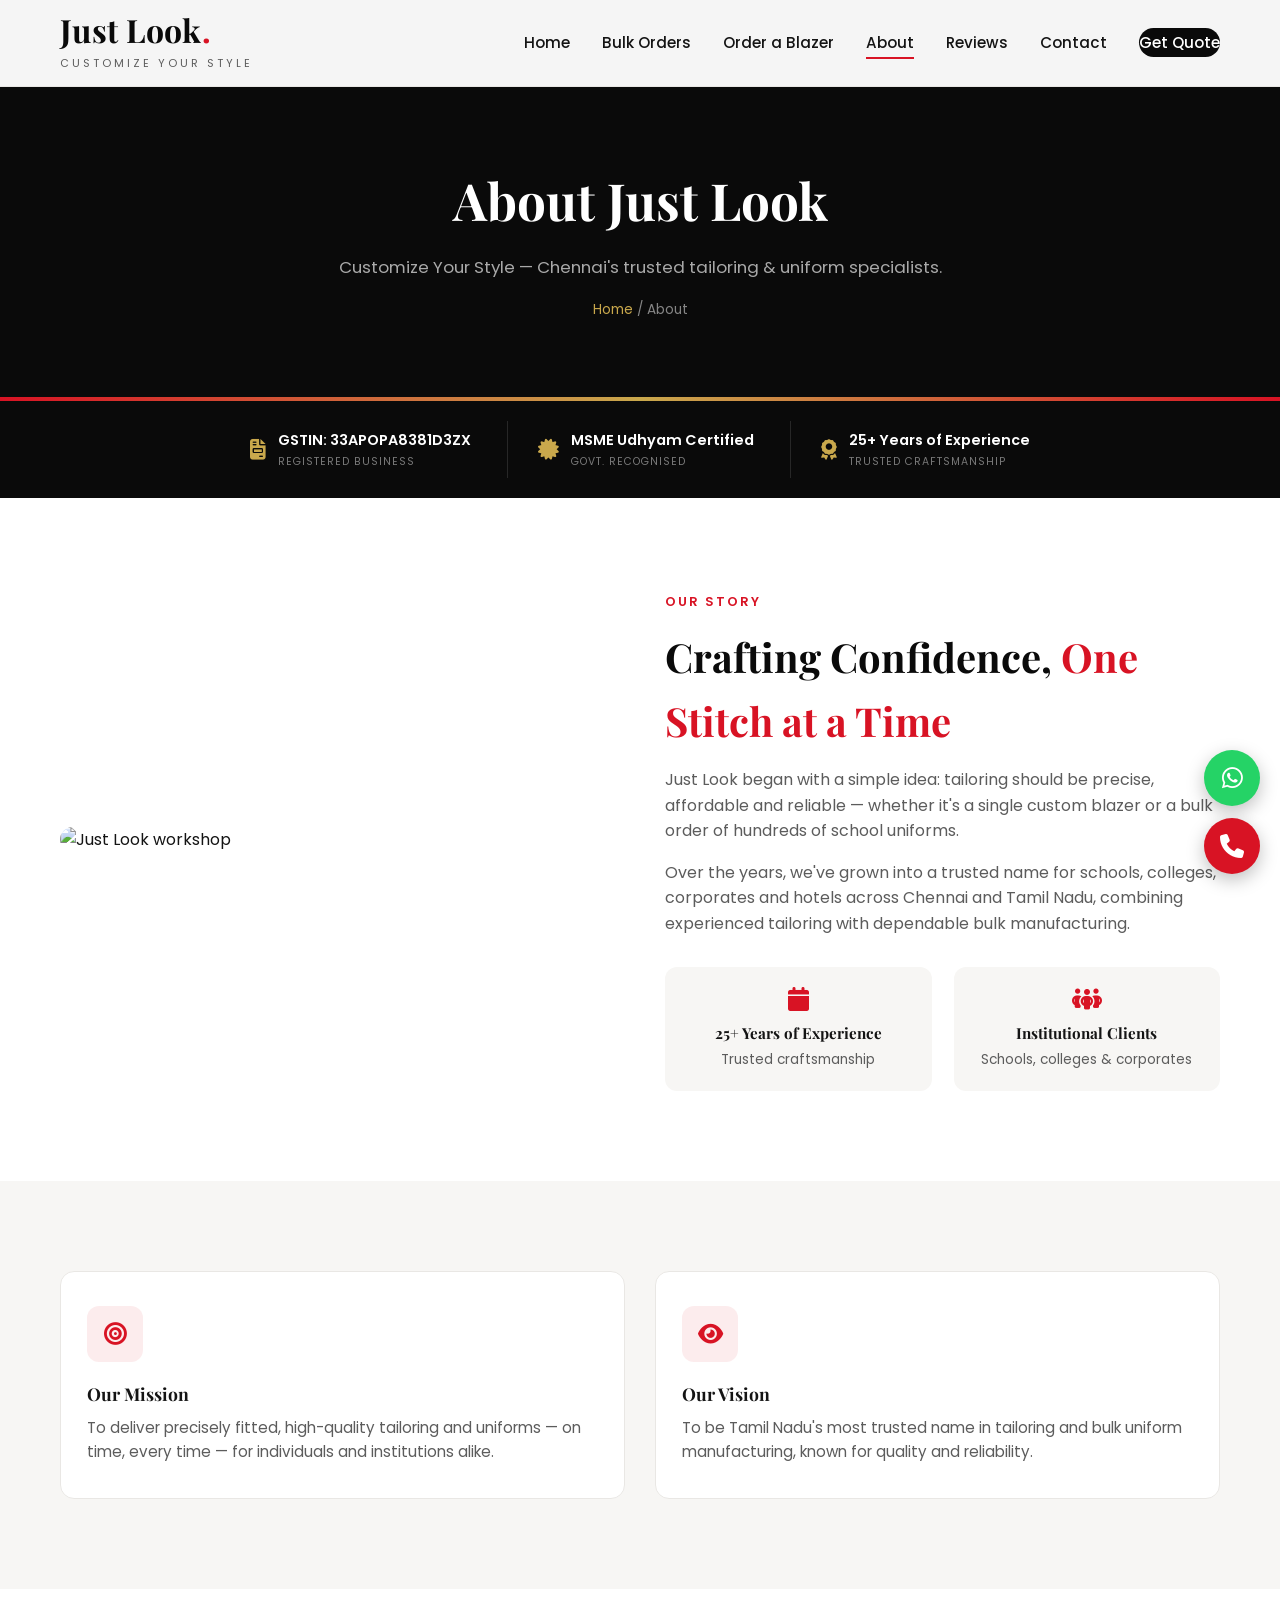
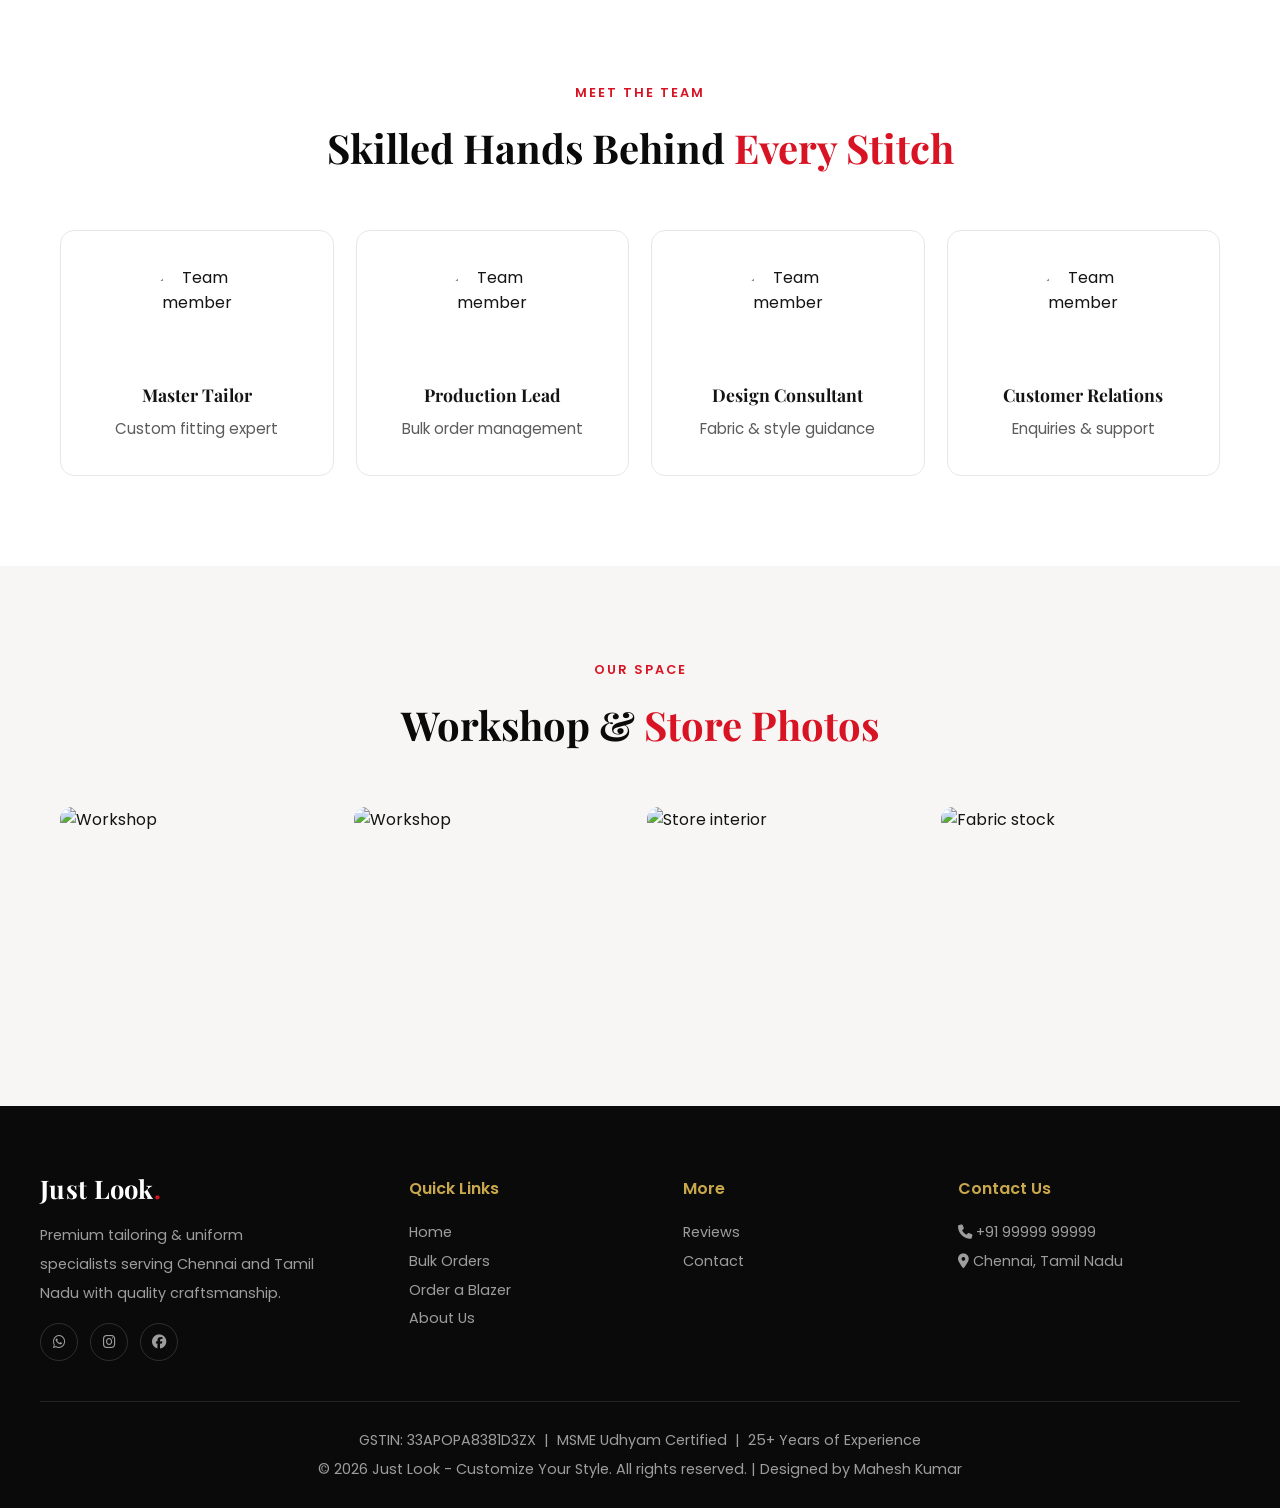
==== about.html @ acb9ccea "Add files via upload" ====
<!DOCTYPE html>
<html lang="en">
<head>
<meta charset="UTF-8">
<meta name="viewport" content="width=device-width, initial-scale=1.0">
<meta name="description" content="About Just Look - Customize Your Style. Our history, tailoring expertise and the team behind Chennai's trusted uniform & blazer specialists.">
<title>About Us | Just Look</title>
<link rel="stylesheet" href="https://cdnjs.cloudflare.com/ajax/libs/font-awesome/6.5.0/css/all.min.css">
<link href="https://fonts.googleapis.com/css2?family=Poppins:wght@300;400;500;600;700&family=Playfair+Display:wght@600;700&display=swap" rel="stylesheet">
<link href="https://unpkg.com/aos@2.3.1/dist/aos.css" rel="stylesheet">
<link rel="stylesheet" href="style.css">
</head>
<body>

<nav class="navbar">
  <div class="nav-container">
    <a href="index.html" class="logo"><div><span class="logo-text">Just Look<span>.</span></span><span class="logo-tag">Customize Your Style</span></div></a>
    <ul class="nav-links" id="navLinks">
      <li><a href="index.html">Home</a></li>
      <li><a href="bulk-orders.html">Bulk Orders</a></li>
      <li><a href="blazer-order.html">Order a Blazer</a></li>
      <li><a href="about.html" class="active">About</a></li>
      <li><a href="reviews.html">Reviews</a></li>
      <li><a href="contact.html">Contact</a></li>
      <li><a href="contact.html" class="nav-cta">Get Quote</a></li>
    </ul>
    <div class="hamburger" id="hamburger"><span></span><span></span><span></span></div>
  </div>
</nav>

<section class="page-hero">
  <h1>About Just Look</h1>
  <p>Customize Your Style — Chennai's trusted tailoring & uniform specialists.</p>
  <div class="breadcrumb"><a href="index.html">Home</a> / About</div>
</section>

<!-- TRUST STRIP -->
<div class="trust-strip">
  <div class="container">
    <div class="trust-item"><i class="fas fa-file-invoice"></i><div class="t-text"><span class="t-value">GSTIN: 33APOPA8381D3ZX</span><span class="t-label">Registered Business</span></div></div>
    <div class="trust-item"><i class="fas fa-certificate"></i><div class="t-text"><span class="t-value">MSME Udhyam Certified</span><span class="t-label">Govt. Recognised</span></div></div>
    <div class="trust-item"><i class="fas fa-award"></i><div class="t-text"><span class="t-value">25+ Years of Experience</span><span class="t-label">Trusted Craftsmanship</span></div></div>
  </div>
</div>

<section>
  <div class="container" style="display:grid; grid-template-columns:1fr 1fr; gap:50px; align-items:center;">
    <img src="https://placehold.co/650x500/141414/ffffff?text=Our+Workshop" alt="Just Look workshop" style="border-radius:18px;" data-aos="fade-right">
    <div data-aos="fade-left">
      <span class="eyebrow">Our Story</span>
      <h2 class="section-title">Crafting Confidence, <span>One Stitch at a Time</span></h2>
      <p style="color:var(--text-light); margin-bottom:16px;">Just Look began with a simple idea: tailoring should be precise, affordable and reliable — whether it's a single custom blazer or a bulk order of hundreds of school uniforms.</p>
      <p style="color:var(--text-light); margin-bottom:16px;">Over the years, we've grown into a trusted name for schools, colleges, corporates and hotels across Chennai and Tamil Nadu, combining experienced tailoring with dependable bulk manufacturing.</p>
      <div class="grid-4" style="grid-template-columns:repeat(2,1fr); margin-top:30px;">
        <div class="mini-card"><i class="fas fa-calendar"></i><h4>25+ Years of Experience</h4><p>Trusted craftsmanship</p></div>
        <div class="mini-card"><i class="fas fa-people-group"></i><h4>Institutional Clients</h4><p>Schools, colleges & corporates</p></div>
      </div>
    </div>
  </div>
</section>

<section class="bg-alt">
  <div class="container" style="display:grid; grid-template-columns:1fr 1fr; gap:30px;">
    <div class="feature-card" data-aos="fade-up">
      <div class="feature-icon"><i class="fas fa-bullseye"></i></div>
      <h3>Our Mission</h3>
      <p>To deliver precisely fitted, high-quality tailoring and uniforms — on time, every time — for individuals and institutions alike.</p>
    </div>
    <div class="feature-card" data-aos="fade-up" data-aos-delay="100">
      <div class="feature-icon"><i class="fas fa-eye"></i></div>
      <h3>Our Vision</h3>
      <p>To be Tamil Nadu's most trusted name in tailoring and bulk uniform manufacturing, known for quality and reliability.</p>
    </div>
  </div>
</section>

<section>
  <div class="container">
    <div class="section-head center">
      <span class="eyebrow">Meet the Team</span>
      <h2 class="section-title">Skilled Hands Behind <span>Every Stitch</span></h2>
    </div>
    <div class="grid-4">
      <div class="feature-card text-center" data-aos="fade-up">
        <img src="https://placehold.co/200x200/141414/ffffff?text=Team" alt="Team member" style="border-radius:50%; width:100px; height:100px; object-fit:cover; margin:0 auto 16px;">
        <h3>Master Tailor</h3>
        <p>Custom fitting expert</p>
      </div>
      <div class="feature-card text-center" data-aos="fade-up" data-aos-delay="100">
        <img src="https://placehold.co/200x200/141414/ffffff?text=Team" alt="Team member" style="border-radius:50%; width:100px; height:100px; object-fit:cover; margin:0 auto 16px;">
        <h3>Production Lead</h3>
        <p>Bulk order management</p>
      </div>
      <div class="feature-card text-center" data-aos="fade-up" data-aos-delay="200">
        <img src="https://placehold.co/200x200/141414/ffffff?text=Team" alt="Team member" style="border-radius:50%; width:100px; height:100px; object-fit:cover; margin:0 auto 16px;">
        <h3>Design Consultant</h3>
        <p>Fabric & style guidance</p>
      </div>
      <div class="feature-card text-center" data-aos="fade-up" data-aos-delay="300">
        <img src="https://placehold.co/200x200/141414/ffffff?text=Team" alt="Team member" style="border-radius:50%; width:100px; height:100px; object-fit:cover; margin:0 auto 16px;">
        <h3>Customer Relations</h3>
        <p>Enquiries & support</p>
      </div>
    </div>
  </div>
</section>

<section class="bg-alt">
  <div class="container">
    <div class="section-head center">
      <span class="eyebrow">Our Space</span>
      <h2 class="section-title">Workshop & <span>Store Photos</span></h2>
    </div>
    <div class="gallery-grid" data-aos="fade-up">
      <div class="gallery-item"><img src="https://placehold.co/400x300/141414/ffffff?text=Workshop+1" alt="Workshop"></div>
      <div class="gallery-item"><img src="https://placehold.co/400x300/141414/ffffff?text=Workshop+2" alt="Workshop"></div>
      <div class="gallery-item"><img src="https://placehold.co/400x300/141414/ffffff?text=Store+Interior" alt="Store interior"></div>
      <div class="gallery-item"><img src="https://placehold.co/400x300/141414/ffffff?text=Fabric+Stock" alt="Fabric stock"></div>
    </div>
  </div>
</section>

<footer class="footer">
  <div class="footer-grid">
    <div class="footer-brand">
      <span class="logo-text">Just Look<span style="color:var(--accent);">.</span></span>
      <p>Premium tailoring & uniform specialists serving Chennai and Tamil Nadu with quality craftsmanship.</p>
      <div class="social-links">
        <a href="#" data-wa-generic target="_blank"><i class="fab fa-whatsapp"></i></a>
        <a href="#" target="_blank"><i class="fab fa-instagram"></i></a>
        <a href="#" target="_blank"><i class="fab fa-facebook"></i></a>
      </div>
    </div>
    <div class="footer-links">
      <h4>Quick Links</h4>
      <ul><li><a href="index.html">Home</a></li><li><a href="bulk-orders.html">Bulk Orders</a></li><li><a href="blazer-order.html">Order a Blazer</a></li><li><a href="about.html">About Us</a></li></ul>
    </div>
    <div class="footer-links">
      <h4>More</h4>
      <ul><li><a href="reviews.html">Reviews</a></li><li><a href="contact.html">Contact</a></li></ul>
    </div>
    <div class="footer-contact">
      <h4>Contact Us</h4>
      <p><i class="fas fa-phone"></i> +91 99999 99999</p>
      <p><i class="fas fa-map-marker-alt"></i> Chennai, Tamil Nadu</p>
    </div>
  </div>
  <div class="footer-bottom">
    <p>GSTIN: 33APOPA8381D3ZX &nbsp;|&nbsp; MSME Udhyam Certified &nbsp;|&nbsp; 25+ Years of Experience</p>
    <p>&copy; 2026 Just Look - Customize Your Style. All rights reserved. | Designed by Mahesh Kumar</p>
  </div>
</footer>

<div class="floating-buttons">
  <a href="#" data-wa-generic class="float-btn whatsapp-btn" target="_blank" title="WhatsApp"><i class="fab fa-whatsapp"></i></a>
  <a href="#" data-call class="float-btn call-btn" title="Call Now"><i class="fas fa-phone"></i></a>
</div>

<script src="https://unpkg.com/aos@2.3.1/dist/aos.js"></script>
<script>AOS.init({ duration: 800, once: true });</script>
<script src="script.js"></script>
</body>
</html>
---- style.css ----
/* ============================================
   JUST LOOK - CUSTOMIZE YOUR STYLE
   Shared stylesheet — white / black / red theme
   ============================================ */

* { margin: 0; padding: 0; box-sizing: border-box; }

:root {
  --bg: #ffffff;
  --bg-alt: #f7f6f4;
  --dark: #0a0a0a;
  --dark-soft: #161616;
  --accent: #d81324;
  --accent-dark: #a30d1b;
  --text: #141414;
  --text-light: #5c5c5c;
  --border: #e9e7e4;
  --card-bg: #ffffff;
  --gold: #c9a84c;
}

html { scroll-behavior: smooth; }

body {
  font-family: 'Poppins', sans-serif;
  background: var(--bg);
  color: var(--text);
  overflow-x: hidden;
  line-height: 1.6;
}

h1, h2, h3, h4 { font-family: 'Playfair Display', serif; }

.container { max-width: 1200px; margin: 0 auto; padding: 0 20px; }
section { padding: 90px 20px; }

img { max-width: 100%; display: block; }

a { text-decoration: none; color: inherit; }

::selection { background: var(--accent); color: #fff; }

/* ---------- Buttons ---------- */
.btn-primary, .btn-outline, .btn-dark {
  display: inline-flex;
  align-items: center;
  gap: 10px;
  padding: 15px 34px;
  border-radius: 50px;
  font-weight: 600;
  font-size: 0.98rem;
  cursor: pointer;
  transition: 0.3s;
  border: 2px solid transparent;
}
.btn-primary { background: var(--accent); color: #fff; }
.btn-primary:hover { background: var(--accent-dark); transform: translateY(-2px); box-shadow: 0 10px 25px rgba(216,19,36,0.35); }
.btn-outline { background: transparent; border-color: #fff; color: #fff; }
.btn-outline:hover { background: #fff; color: var(--dark); }
.btn-dark { background: var(--dark); color: #fff; }
.btn-dark:hover { background: var(--accent); transform: translateY(-2px); }

/* ---------- Navbar ---------- */
.navbar {
  position: fixed;
  top: 0; left: 0; right: 0;
  background: rgba(255,255,255,0.96);
  backdrop-filter: blur(10px);
  z-index: 1000;
  padding: 14px 0;
  border-bottom: 1px solid var(--border);
  transition: 0.3s;
}
.nav-container {
  max-width: 1200px;
  margin: 0 auto;
  padding: 0 20px;
  display: flex;
  align-items: center;
  justify-content: space-between;
}
.logo { display: flex; align-items: center; gap: 10px; }
.logo-text {
  font-family: 'Playfair Display', serif;
  font-size: 2rem;
  font-weight: 700;
  color: var(--dark);
  letter-spacing: 0.3px;
  line-height: 1;
}
.logo-text span { color: var(--accent); }
.logo-tag { font-size: 0.68rem; letter-spacing: 3px; text-transform: uppercase; color: var(--text-light); display: block; margin-top: 4px; }

.nav-links { display: flex; list-style: none; gap: 32px; align-items: center; }
.nav-links a {
  color: var(--text);
  font-weight: 500;
  font-size: 0.95rem;
  position: relative;
  padding: 4px 0;
}
.nav-links a::after {
  content: ''; position: absolute; left: 0; bottom: -2px; width: 0; height: 2px;
  background: var(--accent); transition: 0.3s;
}
.nav-links a:hover::after, .nav-links a.active::after { width: 100%; }
.nav-links a:hover { color: var(--accent); }
.nav-cta {
  background: var(--dark); color: #fff !important; padding: 10px 22px; border-radius: 50px;
  font-weight: 600;
}
.nav-cta:hover { background: var(--accent) !important; }

.hamburger { display: none; flex-direction: column; gap: 5px; cursor: pointer; z-index: 1001; }
.hamburger span { width: 26px; height: 2px; background: var(--dark); transition: 0.3s; }
.hamburger.active span:nth-child(1) { transform: translateY(7px) rotate(45deg); }
.hamburger.active span:nth-child(2) { opacity: 0; }
.hamburger.active span:nth-child(3) { transform: translateY(-7px) rotate(-45deg); }

@media (max-width: 480px) {
  .logo-text { font-size: 1.5rem; }
}

@media (max-width: 860px) {
  .hamburger { display: flex; }
  .nav-links {
    display: none;
    position: fixed;
    top: 64px; left: 0; right: 0; bottom: 0;
    background: #fff;
    flex-direction: column;
    padding: 30px 20px;
    gap: 22px;
    overflow-y: auto;
  }
  .nav-links.active { display: flex; }
  .nav-cta { text-align: center; }
}

/* ---------- Page Hero (interior pages) ---------- */
.page-hero {
  background: var(--dark);
  color: #fff;
  padding: 160px 20px 80px;
  text-align: center;
  position: relative;
  overflow: hidden;
}
.page-hero::after {
  content: ''; position: absolute; bottom: 0; left: 0; right: 0; height: 4px;
  background: linear-gradient(90deg, var(--accent), var(--gold), var(--accent));
}
.page-hero h1 { font-size: clamp(2.2rem, 5vw, 3.2rem); margin-bottom: 12px; }
.page-hero p { color: rgba(255,255,255,0.65); font-size: 1.05rem; }
.breadcrumb { margin-top: 18px; font-size: 0.85rem; color: rgba(255,255,255,0.5); }
.breadcrumb a { color: var(--gold); }

/* ---------- Section headers ---------- */
.eyebrow {
  display: inline-block; color: var(--accent); font-weight: 600; letter-spacing: 2px;
  text-transform: uppercase; font-size: 0.8rem; margin-bottom: 12px;
}
.section-title { font-size: clamp(1.8rem, 4vw, 2.5rem); font-weight: 700; margin-bottom: 14px; color: var(--dark); }
.section-title span { color: var(--accent); }
.section-subtitle { color: var(--text-light); font-size: 1.05rem; max-width: 620px; }
.section-head { margin-bottom: 50px; }
.section-head.center { text-align: center; margin-left: auto; margin-right: auto; }
.section-head.center .section-subtitle { margin-left: auto; margin-right: auto; }

.bg-alt { background: var(--bg-alt); }
.bg-dark { background: var(--dark); color: #fff; }
.bg-dark .section-title { color: #fff; }
.bg-dark .section-subtitle { color: rgba(255,255,255,0.6); }

/* ---------- Cards / Grids ---------- */
.grid-3 { display: grid; grid-template-columns: repeat(auto-fit, minmax(260px, 1fr)); gap: 26px; }
.grid-4 { display: grid; grid-template-columns: repeat(auto-fit, minmax(230px, 1fr)); gap: 22px; }

.feature-card {
  background: var(--card-bg);
  border: 1px solid var(--border);
  border-radius: 14px;
  padding: 34px 26px;
  transition: 0.3s;
}
.feature-card:hover { border-color: var(--accent); transform: translateY(-6px); box-shadow: 0 18px 40px rgba(0,0,0,0.08); }
.feature-icon {
  width: 56px; height: 56px; border-radius: 12px;
  background: rgba(216,19,36,0.08); color: var(--accent);
  display: flex; align-items: center; justify-content: center; font-size: 1.4rem; margin-bottom: 18px;
}
.feature-card h3 { font-size: 1.1rem; margin-bottom: 8px; }
.feature-card p { color: var(--text-light); font-size: 0.95rem; }

.product-card {
  background: #fff; border-radius: 16px; overflow: hidden; border: 1px solid var(--border);
  transition: 0.35s;
}
.product-card:hover { transform: translateY(-6px); box-shadow: 0 20px 45px rgba(0,0,0,0.1); }
.product-card img { height: 230px; width: 100%; object-fit: cover; }
.product-card .product-body { padding: 20px; }
.product-card h3 { font-size: 1.1rem; margin-bottom: 6px; }
.product-card p { color: var(--text-light); font-size: 0.9rem; margin-bottom: 16px; }
.product-card .wa-btn {
  display: inline-flex; align-items: center; gap: 8px; color: var(--accent); font-weight: 600; font-size: 0.92rem;
}
.product-card .wa-btn:hover { text-decoration: underline; }

/* ---------- Gallery / Lightbox ---------- */
.gallery-grid { display: grid; grid-template-columns: repeat(auto-fill, minmax(230px, 1fr)); gap: 14px; }
.gallery-item { border-radius: 12px; overflow: hidden; cursor: pointer; position: relative; aspect-ratio: 4/3; }
.gallery-item img { width: 100%; height: 100%; object-fit: cover; transition: 0.4s; }
.gallery-item:hover img { transform: scale(1.08); }
.gallery-item::after {
  content: '\f00e'; font-family: 'Font Awesome 6 Free'; font-weight: 900;
  position: absolute; inset: 0; background: rgba(10,10,10,0.45); color: #fff;
  display: flex; align-items: center; justify-content: center; font-size: 1.4rem;
  opacity: 0; transition: 0.3s;
}
.gallery-item:hover::after { opacity: 1; }

.lightbox {
  position: fixed; inset: 0; background: rgba(10,10,10,0.94); z-index: 3000;
  display: none; align-items: center; justify-content: center; padding: 30px;
}
.lightbox.active { display: flex; }
.lightbox img { max-width: 90vw; max-height: 85vh; border-radius: 8px; }
.lightbox-close {
  position: absolute; top: 24px; right: 30px; color: #fff; font-size: 2rem; cursor: pointer;
}

/* ---------- Reviews ---------- */
.rating-banner {
  display: flex; align-items: center; justify-content: center; gap: 30px; flex-wrap: wrap;
  margin-bottom: 44px;
}
.rating-score { text-align: center; }
.rating-score .num { font-size: 3rem; font-weight: 700; color: var(--dark); font-family: 'Playfair Display', serif; }
.rating-score .stars { color: var(--gold); font-size: 1.2rem; margin: 4px 0; }
.rating-score .count { color: var(--text-light); font-size: 0.9rem; }

.review-card {
  background: var(--card-bg); border: 1px solid var(--border); border-radius: 14px; padding: 26px;
}
.review-card .stars { color: var(--gold); margin-bottom: 12px; }
.review-card p { color: var(--text-light); font-size: 0.95rem; margin-bottom: 16px; }
.review-author { display: flex; align-items: center; gap: 12px; }
.review-avatar {
  width: 42px; height: 42px; border-radius: 50%; background: var(--dark); color: #fff;
  display: flex; align-items: center; justify-content: center; font-weight: 600; font-family: 'Playfair Display', serif;
}
.review-author h4 { font-size: 0.92rem; }
.review-author span { font-size: 0.8rem; color: var(--text-light); }

/* ---------- Bulk Orders ---------- */
.bulk-banner {
  background: var(--dark); color: #fff; border-radius: 20px; padding: 60px 40px;
  display: grid; grid-template-columns: 1.2fr 1fr; gap: 40px; align-items: center; overflow: hidden; position: relative;
}
.bulk-banner::before {
  content: ''; position: absolute; top: -60px; right: -60px; width: 220px; height: 220px;
  background: var(--accent); border-radius: 50%; opacity: 0.15;
}
.bulk-banner h2 { font-size: 2rem; margin-bottom: 14px; }
.bulk-banner p { color: rgba(255,255,255,0.65); margin-bottom: 24px; }
.bulk-tags { display: flex; flex-wrap: wrap; gap: 10px; }
.bulk-tags span {
  border: 1px solid rgba(255,255,255,0.2); padding: 8px 16px; border-radius: 50px; font-size: 0.85rem;
}
@media (max-width: 760px) { .bulk-banner { grid-template-columns: 1fr; } }

.mini-card { background: var(--bg-alt); border-radius: 12px; padding: 20px; text-align: center; }
.mini-card i { color: var(--accent); font-size: 1.5rem; margin-bottom: 10px; }
.mini-card h4 { font-size: 0.95rem; margin-bottom: 4px; }
.mini-card p { font-size: 0.85rem; color: var(--text-light); }

/* ---------- FAQ ---------- */
.faq-item { border-bottom: 1px solid var(--border); padding: 20px 0; cursor: pointer; }
.faq-question { display: flex; justify-content: space-between; align-items: center; font-weight: 600; }
.faq-question i { transition: 0.3s; color: var(--accent); }
.faq-item.active .faq-question i { transform: rotate(45deg); }
.faq-answer { max-height: 0; overflow: hidden; transition: 0.3s; color: var(--text-light); font-size: 0.95rem; }
.faq-item.active .faq-answer { max-height: 300px; padding-top: 14px; }

/* ---------- Forms ---------- */
.form-box {
  background: var(--card-bg); border: 1px solid var(--border); border-radius: 16px; padding: 34px;
}
.form-row { display: grid; grid-template-columns: 1fr 1fr; gap: 16px; }
@media (max-width: 600px) { .form-row { grid-template-columns: 1fr; } }
.form-box input, .form-box select, .form-box textarea {
  width: 100%; padding: 14px 16px; border: 1px solid var(--border); border-radius: 10px;
  font-family: 'Poppins', sans-serif; font-size: 0.95rem; margin-bottom: 16px; background: #fff; color: var(--text);
}
.form-box input:focus, .form-box select:focus, .form-box textarea:focus { outline: none; border-color: var(--accent); }
.form-box label { font-size: 0.85rem; font-weight: 600; margin-bottom: 6px; display: block; color: var(--text-light); }

/* ---------- Blazer Order Builder ---------- */
.blazer-layout { display: grid; grid-template-columns: 1fr 1fr; gap: 50px; align-items: start; }
@media (max-width: 860px) { .blazer-layout { grid-template-columns: 1fr; } }
.blazer-preview { border-radius: 18px; overflow: hidden; border: 1px solid var(--border); position: sticky; top: 100px; }
.blazer-preview img { width: 100%; height: 480px; object-fit: cover; }
.color-options { display: flex; gap: 14px; margin-bottom: 24px; }
.color-swatch {
  width: 42px; height: 42px; border-radius: 50%; cursor: pointer; border: 3px solid transparent;
  display: flex; align-items: center; justify-content: center; transition: 0.2s;
}
.color-swatch.active { border-color: var(--accent); transform: scale(1.1); }
.size-options { display: flex; flex-wrap: wrap; gap: 10px; margin-bottom: 24px; }
.size-chip {
  padding: 10px 18px; border: 1px solid var(--border); border-radius: 8px; cursor: pointer; font-weight: 600; font-size: 0.9rem;
}
.size-chip.active { background: var(--dark); color: #fff; border-color: var(--dark); }
.qty-control { display: flex; align-items: center; gap: 14px; margin-bottom: 24px; }
.qty-control button {
  width: 40px; height: 40px; border-radius: 8px; border: 1px solid var(--border); background: #fff; font-size: 1.1rem; cursor: pointer;
}
.qty-control span { font-weight: 700; font-size: 1.1rem; width: 24px; text-align: center; }
.order-summary { background: var(--bg-alt); border-radius: 12px; padding: 18px 20px; margin-bottom: 20px; font-size: 0.92rem; }
.order-summary strong { color: var(--accent); }

/* ---------- Location / Map ---------- */
.map-wrap { border-radius: 16px; overflow: hidden; border: 1px solid var(--border); }
.map-wrap iframe { width: 100%; height: 380px; border: 0; display: block; }
.info-row { display: flex; align-items: flex-start; gap: 14px; margin-bottom: 18px; }
.info-row i { color: var(--accent); font-size: 1.2rem; margin-top: 3px; width: 22px; }
.info-row h4 { font-size: 0.95rem; margin-bottom: 3px; }
.info-row p { color: var(--text-light); font-size: 0.9rem; }

/* ---------- Footer ---------- */
.footer { background: var(--dark); color: #fff; padding: 70px 20px 24px; }
.footer-grid { display: grid; grid-template-columns: 1.4fr 1fr 1fr 1.2fr; gap: 40px; max-width: 1200px; margin: 0 auto 40px; }
@media (max-width: 760px) { .footer-grid { grid-template-columns: 1fr 1fr; } }
.footer h4 { color: var(--gold); margin-bottom: 16px; font-size: 1rem; font-family: 'Poppins', sans-serif; font-weight: 600; }
.footer p, .footer li, .footer a { color: rgba(255,255,255,0.6); font-size: 0.9rem; line-height: 2; }
.footer ul { list-style: none; }
.footer a:hover { color: var(--accent); }
.footer-brand .logo-text { color: #fff; font-size: 1.6rem; }
.footer-brand p { margin-top: 14px; max-width: 280px; }
.social-links { display: flex; gap: 12px; margin-top: 16px; }
.social-links a {
  width: 38px; height: 38px; border: 1px solid rgba(255,255,255,0.15); border-radius: 50%;
  display: flex; align-items: center; justify-content: center; transition: 0.3s;
}
.social-links a:hover { border-color: var(--accent); background: var(--accent); color: #fff; }
.footer-bottom {
  text-align: center; padding-top: 24px; border-top: 1px solid rgba(255,255,255,0.1);
  color: rgba(255,255,255,0.4); font-size: 0.82rem; max-width: 1200px; margin: 0 auto;
}

/* ---------- Floating buttons ---------- */
.floating-buttons { position: fixed; bottom: 26px; right: 20px; display: flex; flex-direction: column; gap: 12px; z-index: 999; }
.float-btn {
  width: 56px; height: 56px; border-radius: 50%; display: flex; align-items: center; justify-content: center;
  font-size: 1.5rem; color: #fff; box-shadow: 0 6px 18px rgba(0,0,0,0.25); transition: 0.3s;
}
.float-btn:hover { transform: scale(1.1); }
.whatsapp-btn { background: #25d366; animation: pulse 2s infinite; }
.call-btn { background: var(--accent); }
@keyframes pulse { 0%,100%{box-shadow:0 6px 18px rgba(0,0,0,0.25);} 50%{box-shadow:0 6px 26px rgba(37,211,102,0.55);} }

/* ---------- Trust Strip (GSTIN / MSME / Experience) ---------- */
.trust-strip { background: var(--dark); padding: 20px 20px; }
.trust-strip .container { display: flex; flex-wrap: wrap; justify-content: center; gap: 6px; }
.trust-item {
  display: flex; align-items: center; gap: 12px; padding: 8px 30px;
  border-left: 1px solid rgba(255,255,255,0.12);
}
.trust-item:first-child { border-left: none; }
.trust-item i { color: var(--gold); font-size: 1.3rem; flex-shrink: 0; }
.trust-item .t-text { display: flex; flex-direction: column; }
.trust-item .t-value { color: #fff; font-weight: 600; font-size: 0.9rem; }
.trust-item .t-label { color: rgba(255,255,255,0.45); font-size: 0.66rem; text-transform: uppercase; letter-spacing: 1px; margin-top: 2px; }
@media (max-width: 760px) {
  .trust-item { border-left: none; padding: 8px 16px; }
}

/* ---------- Fabric Brands ---------- */
.brand-grid { display: grid; grid-template-columns: repeat(auto-fit, minmax(160px, 1fr)); gap: 18px; }
.brand-chip {
  background: #fff; border: 1px solid var(--border); border-radius: 12px;
  padding: 28px 16px; text-align: center; transition: 0.3s;
}
.brand-chip:hover { border-color: var(--accent); transform: translateY(-5px); box-shadow: 0 16px 34px rgba(0,0,0,0.08); }
.brand-chip .b-name { display: block; font-family: 'Playfair Display', serif; font-weight: 700; font-size: 1.08rem; color: var(--dark); }
.brand-chip .b-tag { display: block; font-size: 0.72rem; color: var(--text-light); margin-top: 6px; letter-spacing: 0.3px; }

/* ---------- Utility ---------- */
.text-center { text-align: center; }
.mt-30 { margin-top: 30px; }
.badge { display: inline-block; background: rgba(216,19,36,0.08); color: var(--accent); padding: 6px 14px; border-radius: 50px; font-size: 0.78rem; font-weight: 600; }
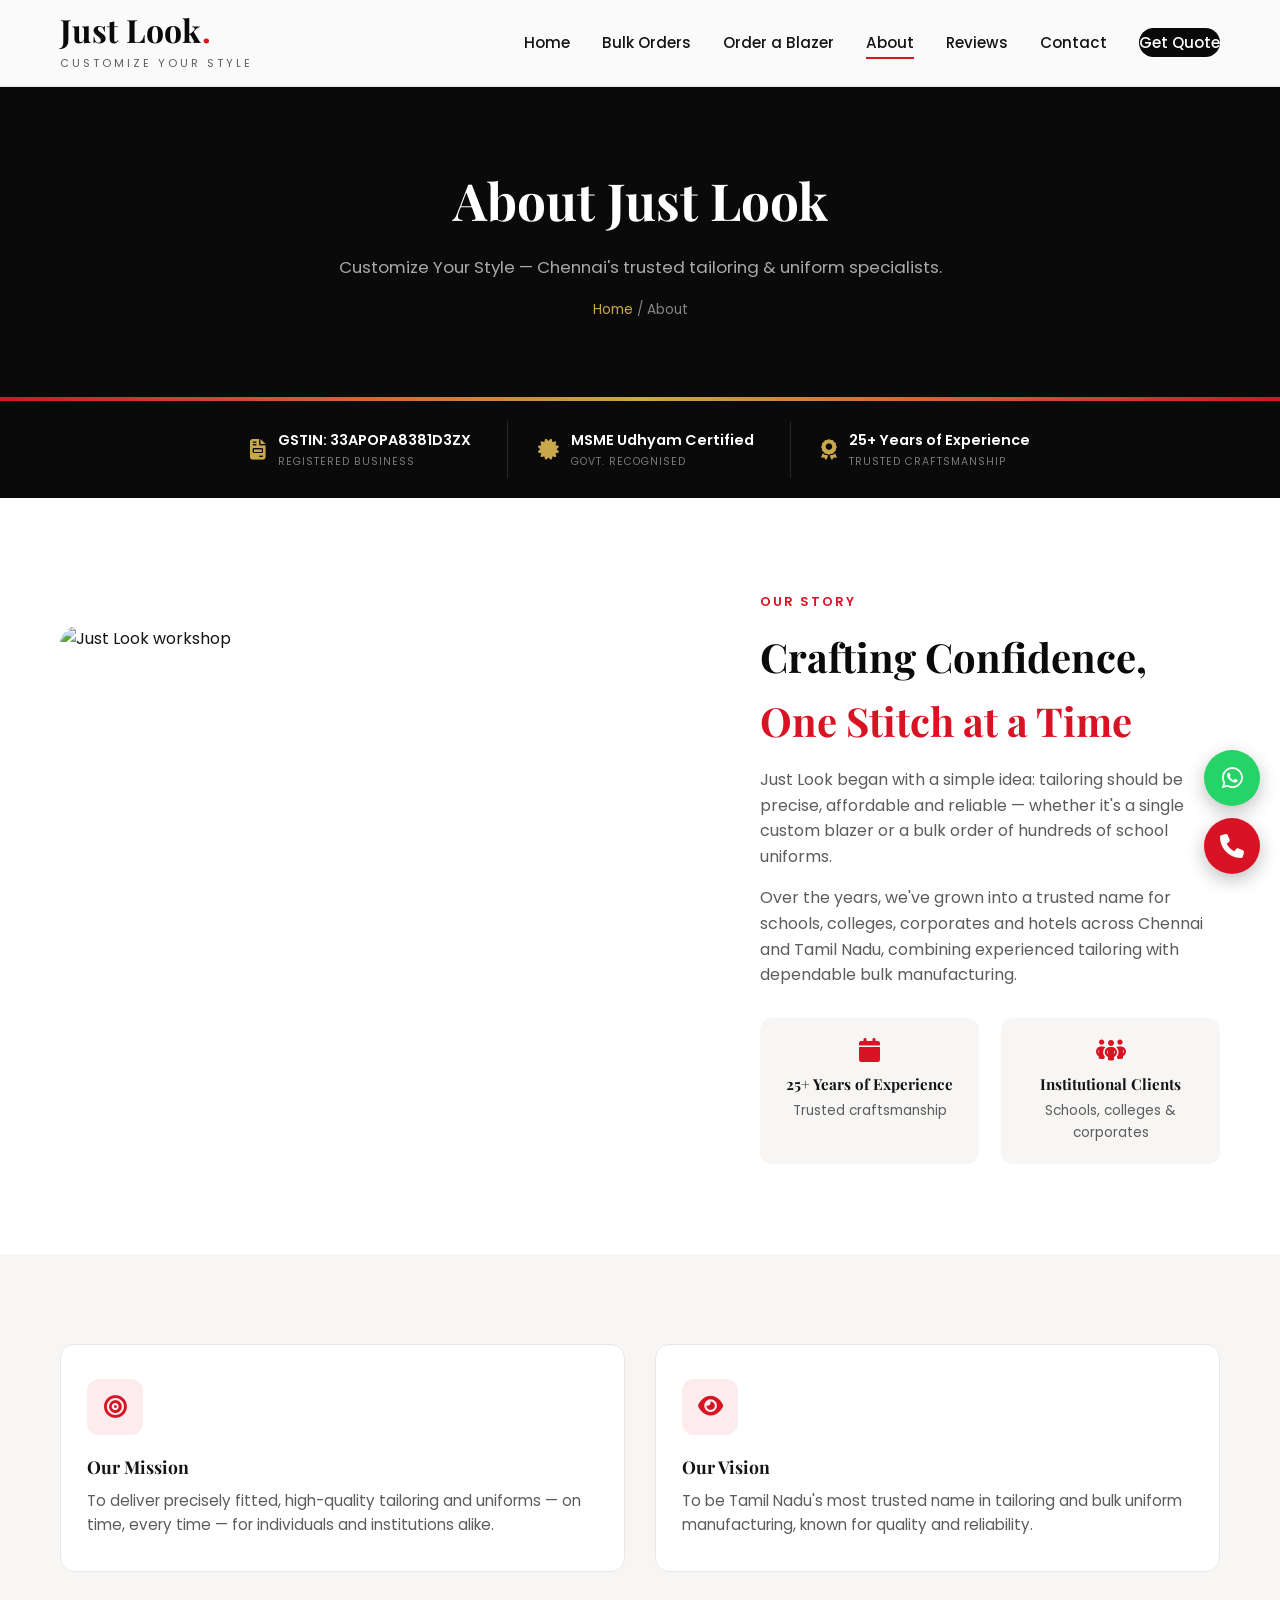
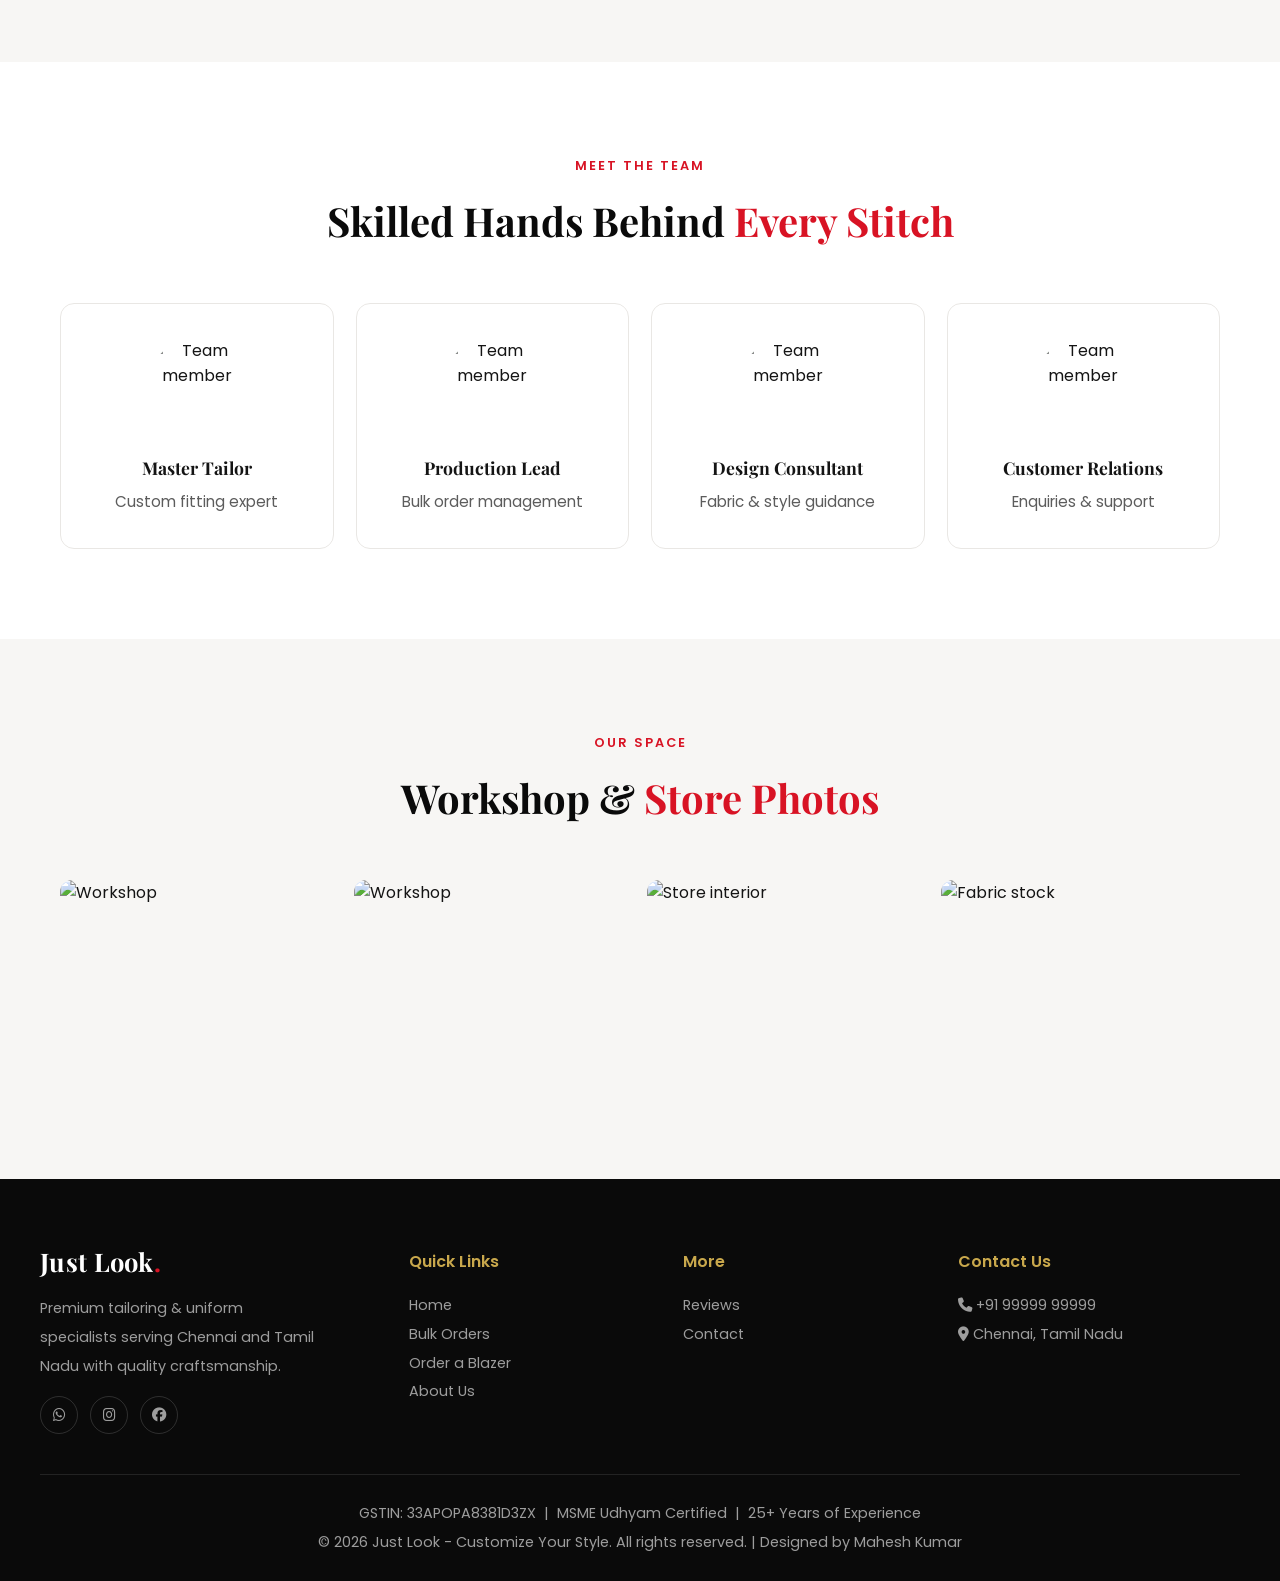
==== commit 7d11708e: "Add files via upload" ====
--- a/about.html
+++ b/about.html
@@ -5,8 +5,14 @@
 <meta name="viewport" content="width=device-width, initial-scale=1.0">
 <meta name="description" content="About Just Look - Customize Your Style. Our history, tailoring expertise and the team behind Chennai's trusted uniform & blazer specialists.">
 <title>About Us | Just Look</title>
-<link rel="stylesheet" href="https://cdnjs.cloudflare.com/ajax/libs/font-awesome/6.5.0/css/all.min.css">
-<link href="https://fonts.googleapis.com/css2?family=Poppins:wght@300;400;500;600;700&family=Playfair+Display:wght@600;700&display=swap" rel="stylesheet">
+<link rel="preconnect" href="https://fonts.googleapis.com">
+<link rel="preconnect" href="https://fonts.gstatic.com" crossorigin>
+<link rel="preconnect" href="https://cdnjs.cloudflare.com" crossorigin>
+<link rel="preconnect" href="https://unpkg.com" crossorigin>
+<link rel="preconnect" href="https://placehold.co" crossorigin>
+<link rel="preload" href="https://cdnjs.cloudflare.com/ajax/libs/font-awesome/6.5.0/css/all.min.css" as="style" onload="this.onload=null;this.rel='stylesheet'">
+<noscript><link rel="stylesheet" href="https://cdnjs.cloudflare.com/ajax/libs/font-awesome/6.5.0/css/all.min.css"></noscript>
+<link href="https://fonts.googleapis.com/css2?family=Poppins:wght@400;500;600;700&family=Playfair+Display:wght@600;700&display=swap" rel="stylesheet">
 <link href="https://unpkg.com/aos@2.3.1/dist/aos.css" rel="stylesheet">
 <link rel="stylesheet" href="style.css">
 </head>
@@ -44,14 +50,14 @@
 </div>
 
 <section>
-  <div class="container" style="display:grid; grid-template-columns:1fr 1fr; gap:50px; align-items:center;">
-    <img src="https://placehold.co/650x500/141414/ffffff?text=Our+Workshop" alt="Just Look workshop" style="border-radius:18px;" data-aos="fade-right">
+  <div class="container two-col">
+    <img src="https://placehold.co/650x500/141414/ffffff?text=Our+Workshop" alt="Just Look workshop" style="border-radius:18px;" data-aos="fade-right" width="650" height="500" decoding="async" loading="eager" fetchpriority="high">
     <div data-aos="fade-left">
       <span class="eyebrow">Our Story</span>
       <h2 class="section-title">Crafting Confidence, <span>One Stitch at a Time</span></h2>
       <p style="color:var(--text-light); margin-bottom:16px;">Just Look began with a simple idea: tailoring should be precise, affordable and reliable — whether it's a single custom blazer or a bulk order of hundreds of school uniforms.</p>
       <p style="color:var(--text-light); margin-bottom:16px;">Over the years, we've grown into a trusted name for schools, colleges, corporates and hotels across Chennai and Tamil Nadu, combining experienced tailoring with dependable bulk manufacturing.</p>
-      <div class="grid-4" style="grid-template-columns:repeat(2,1fr); margin-top:30px;">
+      <div class="grid-4 stat-pair" style="grid-template-columns:repeat(2,1fr); margin-top:30px;">
         <div class="mini-card"><i class="fas fa-calendar"></i><h4>25+ Years of Experience</h4><p>Trusted craftsmanship</p></div>
         <div class="mini-card"><i class="fas fa-people-group"></i><h4>Institutional Clients</h4><p>Schools, colleges & corporates</p></div>
       </div>
@@ -60,7 +66,7 @@
 </section>
 
 <section class="bg-alt">
-  <div class="container" style="display:grid; grid-template-columns:1fr 1fr; gap:30px;">
+  <div class="container two-col-tight">
     <div class="feature-card" data-aos="fade-up">
       <div class="feature-icon"><i class="fas fa-bullseye"></i></div>
       <h3>Our Mission</h3>
@@ -82,22 +88,22 @@
     </div>
     <div class="grid-4">
       <div class="feature-card text-center" data-aos="fade-up">
-        <img src="https://placehold.co/200x200/141414/ffffff?text=Team" alt="Team member" style="border-radius:50%; width:100px; height:100px; object-fit:cover; margin:0 auto 16px;">
+        <img src="https://placehold.co/200x200/141414/ffffff?text=Team" alt="Team member" style="border-radius:50%; width:100px; height:100px; object-fit:cover; margin:0 auto 16px;" width="200" height="200" decoding="async" loading="lazy">
         <h3>Master Tailor</h3>
         <p>Custom fitting expert</p>
       </div>
       <div class="feature-card text-center" data-aos="fade-up" data-aos-delay="100">
-        <img src="https://placehold.co/200x200/141414/ffffff?text=Team" alt="Team member" style="border-radius:50%; width:100px; height:100px; object-fit:cover; margin:0 auto 16px;">
+        <img src="https://placehold.co/200x200/141414/ffffff?text=Team" alt="Team member" style="border-radius:50%; width:100px; height:100px; object-fit:cover; margin:0 auto 16px;" width="200" height="200" decoding="async" loading="lazy">
         <h3>Production Lead</h3>
         <p>Bulk order management</p>
       </div>
       <div class="feature-card text-center" data-aos="fade-up" data-aos-delay="200">
-        <img src="https://placehold.co/200x200/141414/ffffff?text=Team" alt="Team member" style="border-radius:50%; width:100px; height:100px; object-fit:cover; margin:0 auto 16px;">
+        <img src="https://placehold.co/200x200/141414/ffffff?text=Team" alt="Team member" style="border-radius:50%; width:100px; height:100px; object-fit:cover; margin:0 auto 16px;" width="200" height="200" decoding="async" loading="lazy">
         <h3>Design Consultant</h3>
         <p>Fabric & style guidance</p>
       </div>
       <div class="feature-card text-center" data-aos="fade-up" data-aos-delay="300">
-        <img src="https://placehold.co/200x200/141414/ffffff?text=Team" alt="Team member" style="border-radius:50%; width:100px; height:100px; object-fit:cover; margin:0 auto 16px;">
+        <img src="https://placehold.co/200x200/141414/ffffff?text=Team" alt="Team member" style="border-radius:50%; width:100px; height:100px; object-fit:cover; margin:0 auto 16px;" width="200" height="200" decoding="async" loading="lazy">
         <h3>Customer Relations</h3>
         <p>Enquiries & support</p>
       </div>
@@ -112,10 +118,10 @@
       <h2 class="section-title">Workshop & <span>Store Photos</span></h2>
     </div>
     <div class="gallery-grid" data-aos="fade-up">
-      <div class="gallery-item"><img src="https://placehold.co/400x300/141414/ffffff?text=Workshop+1" alt="Workshop"></div>
-      <div class="gallery-item"><img src="https://placehold.co/400x300/141414/ffffff?text=Workshop+2" alt="Workshop"></div>
-      <div class="gallery-item"><img src="https://placehold.co/400x300/141414/ffffff?text=Store+Interior" alt="Store interior"></div>
-      <div class="gallery-item"><img src="https://placehold.co/400x300/141414/ffffff?text=Fabric+Stock" alt="Fabric stock"></div>
+      <div class="gallery-item"><img src="https://placehold.co/400x300/141414/ffffff?text=Workshop+1" alt="Workshop" width="400" height="300" decoding="async" loading="lazy"></div>
+      <div class="gallery-item"><img src="https://placehold.co/400x300/141414/ffffff?text=Workshop+2" alt="Workshop" width="400" height="300" decoding="async" loading="lazy"></div>
+      <div class="gallery-item"><img src="https://placehold.co/400x300/141414/ffffff?text=Store+Interior" alt="Store interior" width="400" height="300" decoding="async" loading="lazy"></div>
+      <div class="gallery-item"><img src="https://placehold.co/400x300/141414/ffffff?text=Fabric+Stock" alt="Fabric stock" width="400" height="300" decoding="async" loading="lazy"></div>
     </div>
   </div>
 </section>
--- a/style.css
+++ b/style.css
@@ -19,13 +19,13 @@
   --gold: #c9a84c;
 }
 
-html { scroll-behavior: smooth; }
+html { scroll-behavior: smooth; overflow-x: hidden; width: 100%; }
 
 body {
   font-family: 'Poppins', sans-serif;
   background: var(--bg);
   color: var(--text);
-  overflow-x: hidden;
+  width: 100%;
   line-height: 1.6;
 }
 
@@ -34,7 +34,7 @@
 .container { max-width: 1200px; margin: 0 auto; padding: 0 20px; }
 section { padding: 90px 20px; }
 
-img { max-width: 100%; display: block; }
+img { max-width: 100%; height: auto; display: block; }
 
 a { text-decoration: none; color: inherit; }
 
@@ -64,8 +64,7 @@
 .navbar {
   position: fixed;
   top: 0; left: 0; right: 0;
-  background: rgba(255,255,255,0.96);
-  backdrop-filter: blur(10px);
+  background: rgba(255,255,255,0.98);
   z-index: 1000;
   padding: 14px 0;
   border-bottom: 1px solid var(--border);
@@ -119,6 +118,7 @@
 
 @media (max-width: 480px) {
   .logo-text { font-size: 1.5rem; }
+  .stat-pair { grid-template-columns: 1fr !important; }
 }
 
 @media (max-width: 860px) {
@@ -126,12 +126,13 @@
   .nav-links {
     display: none;
     position: fixed;
-    top: 64px; left: 0; right: 0; bottom: 0;
+    top: 76px; left: 0; right: 0; bottom: 0;
     background: #fff;
     flex-direction: column;
     padding: 30px 20px;
     gap: 22px;
     overflow-y: auto;
+    z-index: 999;
   }
   .nav-links.active { display: flex; }
   .nav-cta { text-align: center; }
@@ -297,9 +298,10 @@
 
 /* ---------- Blazer Order Builder ---------- */
 .blazer-layout { display: grid; grid-template-columns: 1fr 1fr; gap: 50px; align-items: start; }
-@media (max-width: 860px) { .blazer-layout { grid-template-columns: 1fr; } }
+@media (max-width: 860px) { .blazer-layout { grid-template-columns: 1fr; } .blazer-preview { position: static; } }
 .blazer-preview { border-radius: 18px; overflow: hidden; border: 1px solid var(--border); position: sticky; top: 100px; }
 .blazer-preview img { width: 100%; height: 480px; object-fit: cover; }
+@media (max-width: 480px) { .blazer-preview img { height: 320px; } }
 .color-options { display: flex; gap: 14px; margin-bottom: 24px; }
 .color-swatch {
   width: 42px; height: 42px; border-radius: 50%; cursor: pointer; border: 3px solid transparent;
@@ -331,6 +333,7 @@
 .footer { background: var(--dark); color: #fff; padding: 70px 20px 24px; }
 .footer-grid { display: grid; grid-template-columns: 1.4fr 1fr 1fr 1.2fr; gap: 40px; max-width: 1200px; margin: 0 auto 40px; }
 @media (max-width: 760px) { .footer-grid { grid-template-columns: 1fr 1fr; } }
+@media (max-width: 480px) { .footer-grid { grid-template-columns: 1fr; } }
 .footer h4 { color: var(--gold); margin-bottom: 16px; font-size: 1rem; font-family: 'Poppins', sans-serif; font-weight: 600; }
 .footer p, .footer li, .footer a { color: rgba(255,255,255,0.6); font-size: 0.9rem; line-height: 2; }
 .footer ul { list-style: none; }
@@ -385,6 +388,16 @@
 .brand-chip .b-name { display: block; font-family: 'Playfair Display', serif; font-weight: 700; font-size: 1.08rem; color: var(--dark); }
 .brand-chip .b-tag { display: block; font-size: 0.72rem; color: var(--text-light); margin-top: 6px; letter-spacing: 0.3px; }
 
+/* ---------- Responsive Two-Column Layouts ---------- */
+.hero-grid { display: grid; grid-template-columns: 1.1fr 1fr; gap: 50px; align-items: center; }
+.two-col { display: grid; grid-template-columns: 1fr 1fr; gap: 50px; align-items: center; }
+.two-col-tight { display: grid; grid-template-columns: 1fr 1fr; gap: 30px; }
+@media (max-width: 860px) {
+  .hero-grid, .two-col, .two-col-tight { grid-template-columns: 1fr; }
+  .hero-grid { gap: 34px; }
+  .two-col { gap: 34px; }
+}
+
 /* ---------- Utility ---------- */
 .text-center { text-align: center; }
 .mt-30 { margin-top: 30px; }
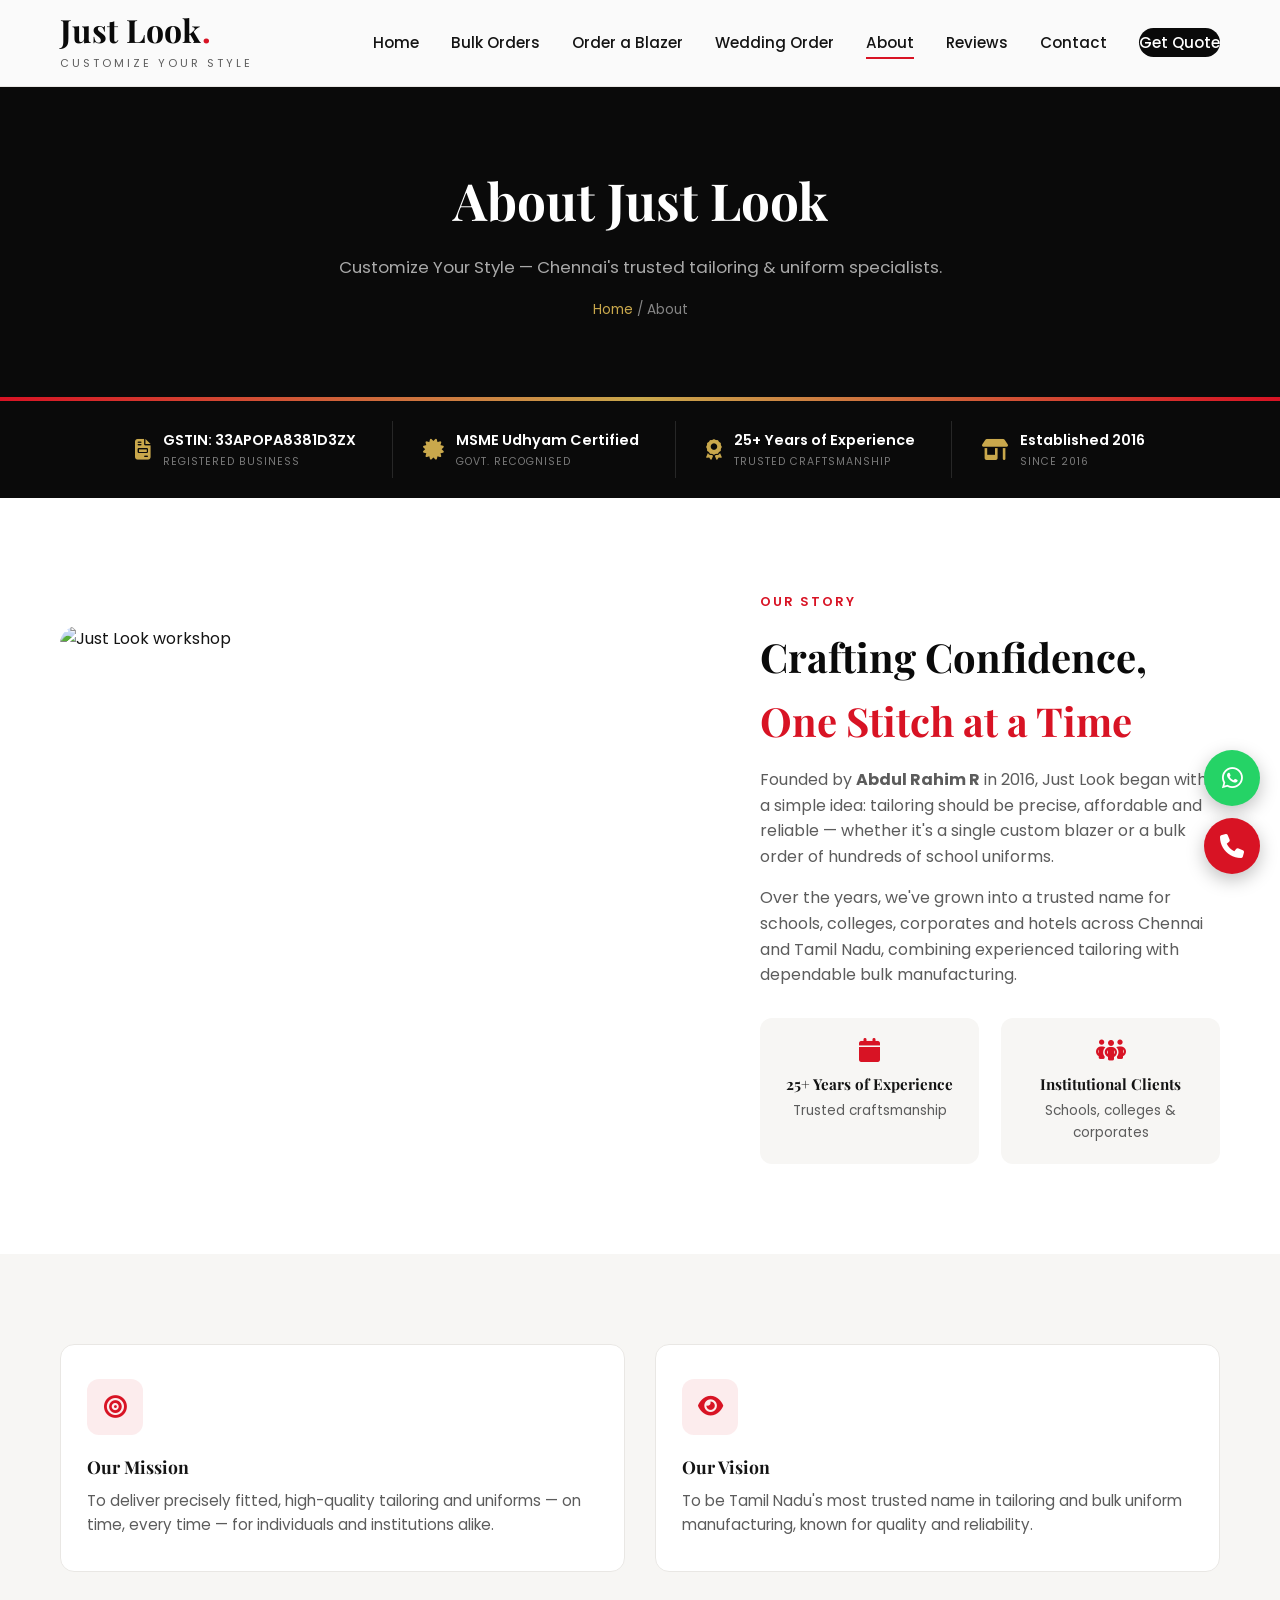
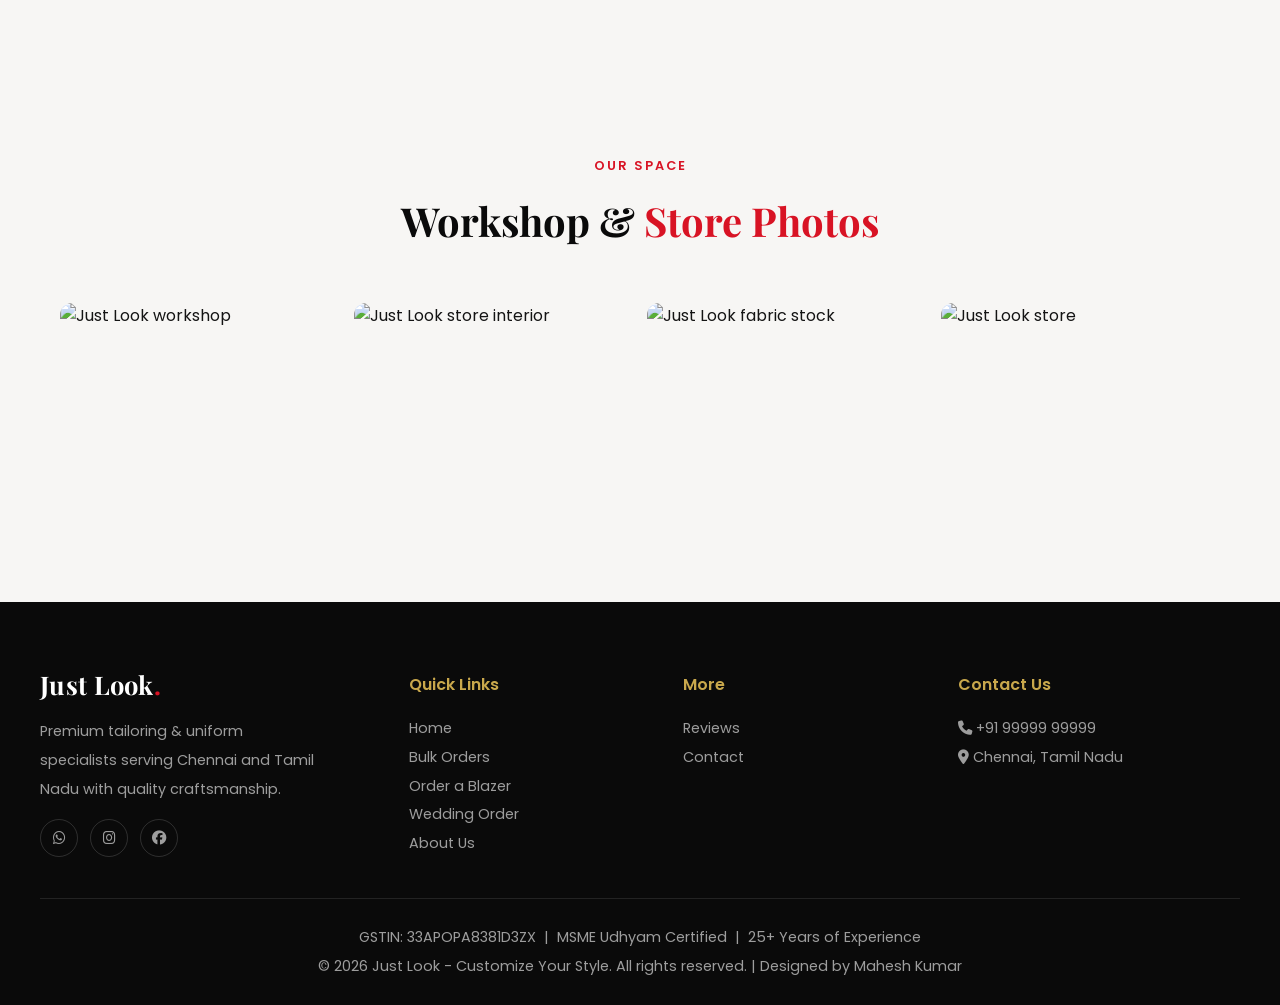
==== commit 17b5fbdb: "Add files via upload" ====
--- a/about.html
+++ b/about.html
@@ -25,6 +25,7 @@
       <li><a href="index.html">Home</a></li>
       <li><a href="bulk-orders.html">Bulk Orders</a></li>
       <li><a href="blazer-order.html">Order a Blazer</a></li>
+      <li><a href="wedding-order.html">Wedding Order</a></li>
       <li><a href="about.html" class="active">About</a></li>
       <li><a href="reviews.html">Reviews</a></li>
       <li><a href="contact.html">Contact</a></li>
@@ -46,16 +47,17 @@
     <div class="trust-item"><i class="fas fa-file-invoice"></i><div class="t-text"><span class="t-value">GSTIN: 33APOPA8381D3ZX</span><span class="t-label">Registered Business</span></div></div>
     <div class="trust-item"><i class="fas fa-certificate"></i><div class="t-text"><span class="t-value">MSME Udhyam Certified</span><span class="t-label">Govt. Recognised</span></div></div>
     <div class="trust-item"><i class="fas fa-award"></i><div class="t-text"><span class="t-value">25+ Years of Experience</span><span class="t-label">Trusted Craftsmanship</span></div></div>
+    <div class="trust-item"><i class="fas fa-shop"></i><div class="t-text"><span class="t-value">Established 2016</span><span class="t-label">Since 2016</span></div></div>
   </div>
 </div>
 
 <section>
   <div class="container two-col">
-    <img src="https://placehold.co/650x500/141414/ffffff?text=Our+Workshop" alt="Just Look workshop" style="border-radius:18px;" data-aos="fade-right" width="650" height="500" decoding="async" loading="eager" fetchpriority="high">
+    <img src="https://res.cloudinary.com/dt97offnl/image/upload/v1784270749/Shop_Front_alffqb.webp" alt="Just Look workshop" style="border-radius:18px;" data-aos="fade-right" width="650" height="500" decoding="async" loading="eager" fetchpriority="high">
     <div data-aos="fade-left">
       <span class="eyebrow">Our Story</span>
       <h2 class="section-title">Crafting Confidence, <span>One Stitch at a Time</span></h2>
-      <p style="color:var(--text-light); margin-bottom:16px;">Just Look began with a simple idea: tailoring should be precise, affordable and reliable — whether it's a single custom blazer or a bulk order of hundreds of school uniforms.</p>
+      <p style="color:var(--text-light); margin-bottom:16px;">Founded by <strong>Abdul Rahim R</strong> in 2016, Just Look began with a simple idea: tailoring should be precise, affordable and reliable — whether it's a single custom blazer or a bulk order of hundreds of school uniforms.</p>
       <p style="color:var(--text-light); margin-bottom:16px;">Over the years, we've grown into a trusted name for schools, colleges, corporates and hotels across Chennai and Tamil Nadu, combining experienced tailoring with dependable bulk manufacturing.</p>
       <div class="grid-4 stat-pair" style="grid-template-columns:repeat(2,1fr); margin-top:30px;">
         <div class="mini-card"><i class="fas fa-calendar"></i><h4>25+ Years of Experience</h4><p>Trusted craftsmanship</p></div>
@@ -80,37 +82,6 @@
   </div>
 </section>
 
-<section>
-  <div class="container">
-    <div class="section-head center">
-      <span class="eyebrow">Meet the Team</span>
-      <h2 class="section-title">Skilled Hands Behind <span>Every Stitch</span></h2>
-    </div>
-    <div class="grid-4">
-      <div class="feature-card text-center" data-aos="fade-up">
-        <img src="https://placehold.co/200x200/141414/ffffff?text=Team" alt="Team member" style="border-radius:50%; width:100px; height:100px; object-fit:cover; margin:0 auto 16px;" width="200" height="200" decoding="async" loading="lazy">
-        <h3>Master Tailor</h3>
-        <p>Custom fitting expert</p>
-      </div>
-      <div class="feature-card text-center" data-aos="fade-up" data-aos-delay="100">
-        <img src="https://placehold.co/200x200/141414/ffffff?text=Team" alt="Team member" style="border-radius:50%; width:100px; height:100px; object-fit:cover; margin:0 auto 16px;" width="200" height="200" decoding="async" loading="lazy">
-        <h3>Production Lead</h3>
-        <p>Bulk order management</p>
-      </div>
-      <div class="feature-card text-center" data-aos="fade-up" data-aos-delay="200">
-        <img src="https://placehold.co/200x200/141414/ffffff?text=Team" alt="Team member" style="border-radius:50%; width:100px; height:100px; object-fit:cover; margin:0 auto 16px;" width="200" height="200" decoding="async" loading="lazy">
-        <h3>Design Consultant</h3>
-        <p>Fabric & style guidance</p>
-      </div>
-      <div class="feature-card text-center" data-aos="fade-up" data-aos-delay="300">
-        <img src="https://placehold.co/200x200/141414/ffffff?text=Team" alt="Team member" style="border-radius:50%; width:100px; height:100px; object-fit:cover; margin:0 auto 16px;" width="200" height="200" decoding="async" loading="lazy">
-        <h3>Customer Relations</h3>
-        <p>Enquiries & support</p>
-      </div>
-    </div>
-  </div>
-</section>
-
 <section class="bg-alt">
   <div class="container">
     <div class="section-head center">
@@ -118,10 +89,10 @@
       <h2 class="section-title">Workshop & <span>Store Photos</span></h2>
     </div>
     <div class="gallery-grid" data-aos="fade-up">
-      <div class="gallery-item"><img src="https://placehold.co/400x300/141414/ffffff?text=Workshop+1" alt="Workshop" width="400" height="300" decoding="async" loading="lazy"></div>
-      <div class="gallery-item"><img src="https://placehold.co/400x300/141414/ffffff?text=Workshop+2" alt="Workshop" width="400" height="300" decoding="async" loading="lazy"></div>
-      <div class="gallery-item"><img src="https://placehold.co/400x300/141414/ffffff?text=Store+Interior" alt="Store interior" width="400" height="300" decoding="async" loading="lazy"></div>
-      <div class="gallery-item"><img src="https://placehold.co/400x300/141414/ffffff?text=Fabric+Stock" alt="Fabric stock" width="400" height="300" decoding="async" loading="lazy"></div>
+      <div class="gallery-item"><img src="https://res.cloudinary.com/dt97offnl/image/upload/v1784297547/WhatsApp_Image_2026-07-17_at_5.46.21_PM_vixezi.jpg" alt="Just Look workshop" width="400" height="300" decoding="async" loading="lazy"></div>
+      <div class="gallery-item"><img src="https://res.cloudinary.com/dt97offnl/image/upload/v1784297546/WhatsApp_Image_2026-07-17_at_5.46.23_PM_1_ijurdw.jpg" alt="Just Look store interior" width="400" height="300" decoding="async" loading="lazy"></div>
+      <div class="gallery-item"><img src="https://res.cloudinary.com/dt97offnl/image/upload/v1784297542/WhatsApp_Image_2026-07-17_at_5.46.21_PM_1_qtzdmv.jpg" alt="Just Look fabric stock" width="400" height="300" decoding="async" loading="lazy"></div>
+      <div class="gallery-item"><img src="https://res.cloudinary.com/dt97offnl/image/upload/v1784297544/WhatsApp_Image_2026-07-17_at_5.46.23_PM_2_jz1x6i.jpg" alt="Just Look store" width="400" height="300" decoding="async" loading="lazy"></div>
     </div>
   </div>
 </section>
@@ -139,7 +110,8 @@
     </div>
     <div class="footer-links">
       <h4>Quick Links</h4>
-      <ul><li><a href="index.html">Home</a></li><li><a href="bulk-orders.html">Bulk Orders</a></li><li><a href="blazer-order.html">Order a Blazer</a></li><li><a href="about.html">About Us</a></li></ul>
+      <ul><li><a href="index.html">Home</a></li><li><a href="bulk-orders.html">Bulk Orders</a></li><li><a href="blazer-order.html">Order a Blazer</a></li>
+      <li><a href="wedding-order.html">Wedding Order</a></li><li><a href="about.html">About Us</a></li></ul>
     </div>
     <div class="footer-links">
       <h4>More</h4>
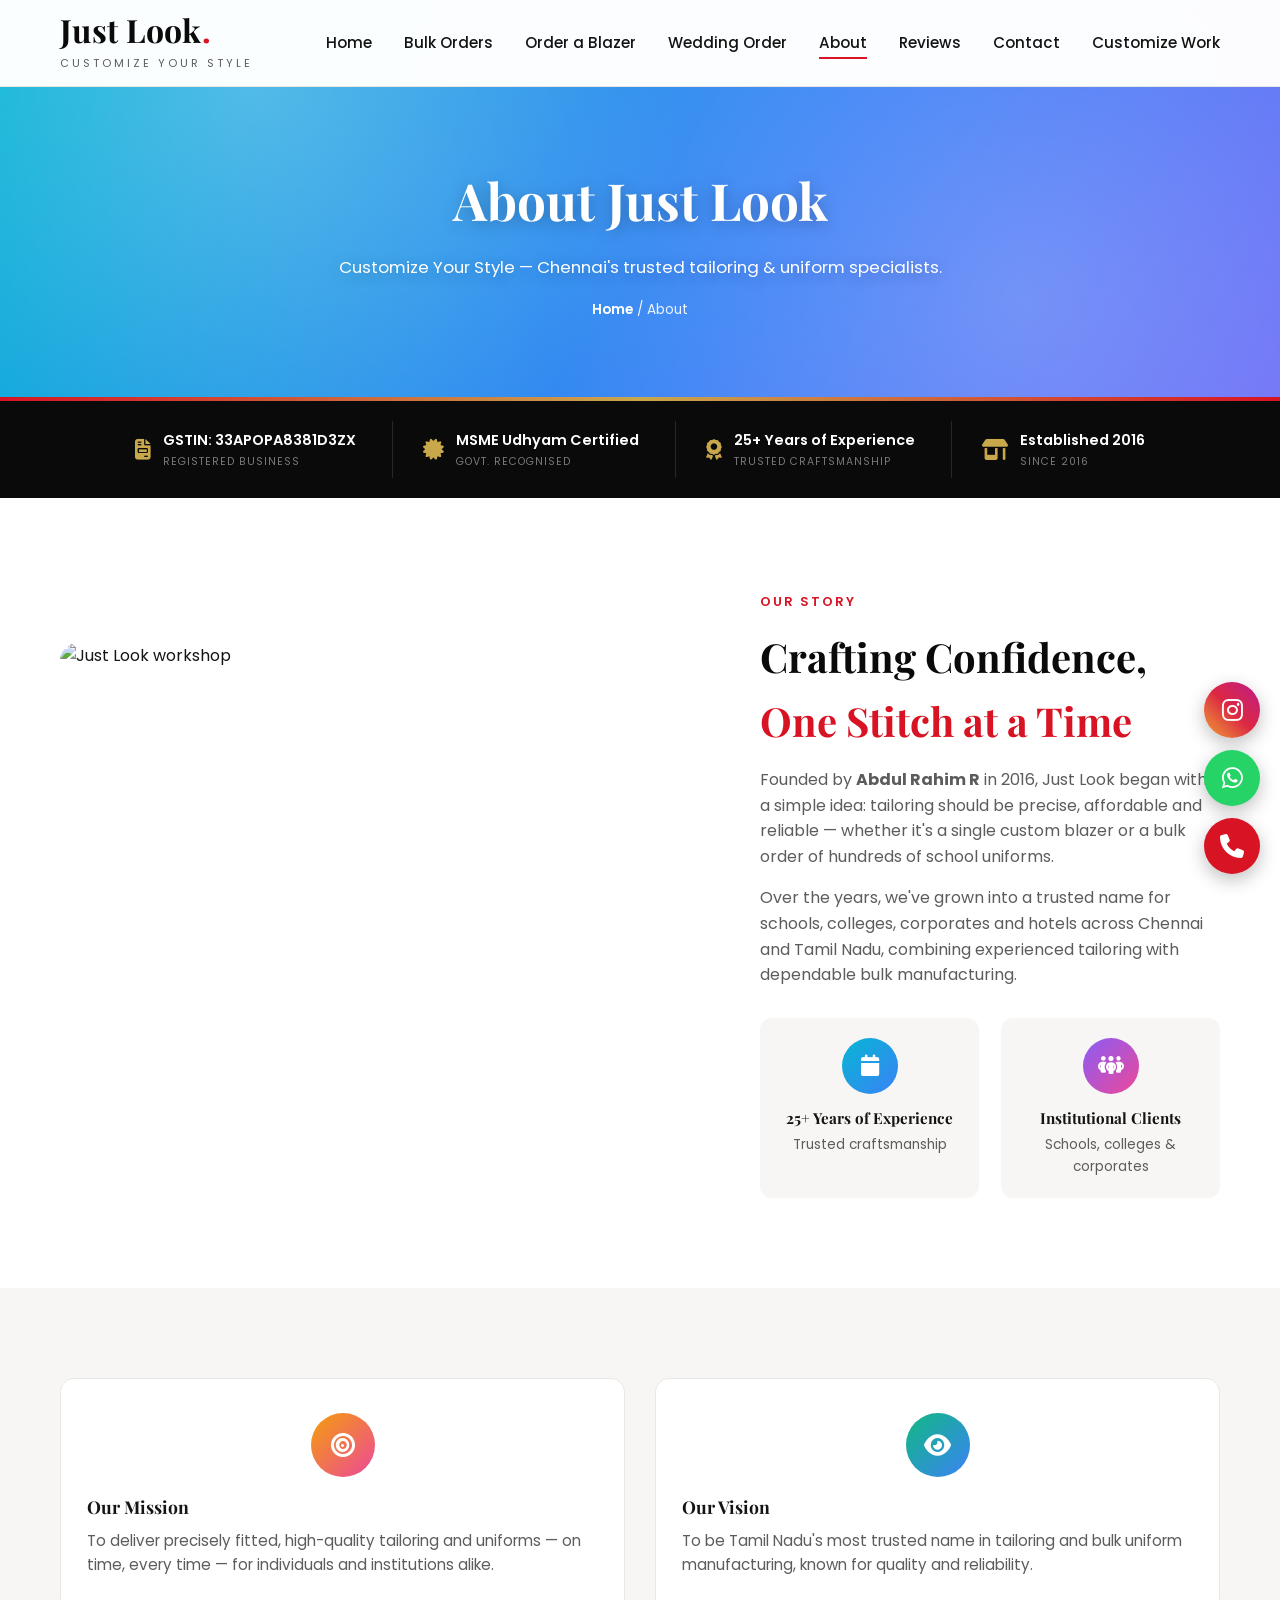
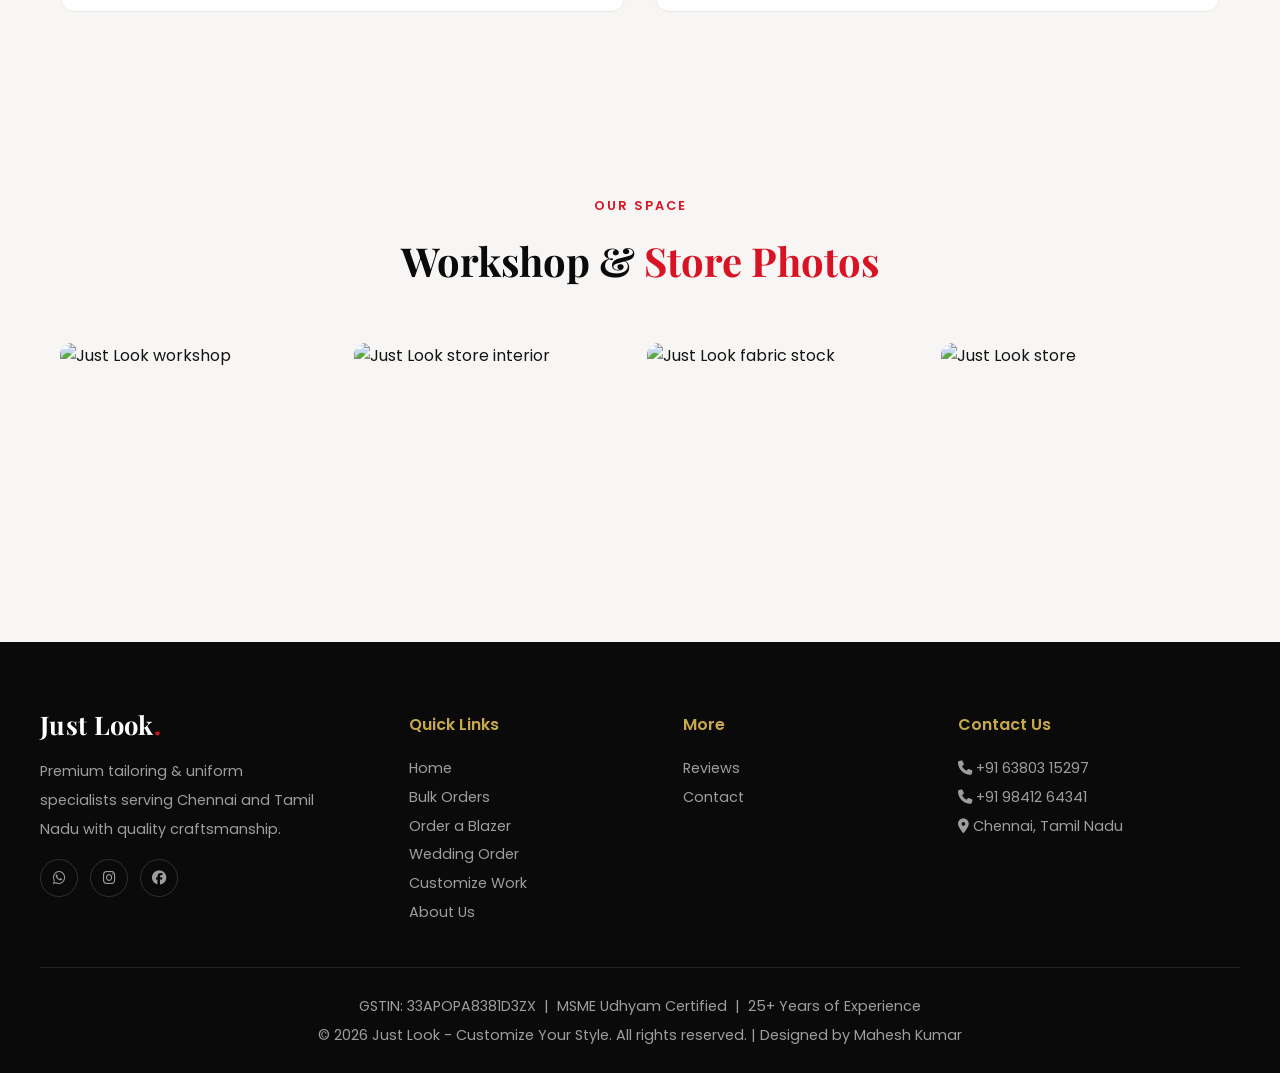
==== commit aa4f7068: "Add files via upload" ====
--- a/about.html
+++ b/about.html
@@ -15,6 +15,42 @@
 <link href="https://fonts.googleapis.com/css2?family=Poppins:wght@400;500;600;700&family=Playfair+Display:wght@600;700&display=swap" rel="stylesheet">
 <link href="https://unpkg.com/aos@2.3.1/dist/aos.css" rel="stylesheet">
 <link rel="stylesheet" href="style.css">
+<style>
+  /* ===== Colourful About Banner ===== */
+  section.page-hero.about-hero{
+    position:relative; overflow:hidden;
+    background:linear-gradient(120deg, #06b6d4 0%, #3b82f6 30%, #8b5cf6 65%, #ec4899 100%);
+    background-size:200% 200%;
+    animation:aboutGradientShift 12s ease infinite;
+  }
+  @keyframes aboutGradientShift{0%{background-position:0% 50%;}50%{background-position:100% 50%;}100%{background-position:0% 50%;}}
+  section.page-hero.about-hero::before{
+    content:"";position:absolute;inset:0;
+    background:radial-gradient(circle at 20% 20%, rgba(255,255,255,0.25) 0%, rgba(255,255,255,0) 40%),
+               radial-gradient(circle at 80% 75%, rgba(255,255,255,0.2) 0%, rgba(255,255,255,0) 45%);
+    pointer-events:none;
+  }
+  section.page-hero.about-hero h1, section.page-hero.about-hero p{ position:relative; z-index:2; color:#fff; text-shadow:0 3px 16px rgba(0,0,0,0.25); }
+  section.page-hero.about-hero .breadcrumb{ position:relative; z-index:2; color:rgba(255,255,255,0.9); }
+  section.page-hero.about-hero .breadcrumb a{ color:#fff; font-weight:600; }
+
+  /* ===== Colourful icons ===== */
+  .mini-card i{
+    display:flex; align-items:center; justify-content:center;
+    width:56px; height:56px; border-radius:50%;
+    color:#fff !important; font-size:1.3rem;
+    margin:0 auto 12px;
+  }
+  .mini-card:nth-of-type(1) i{ background:linear-gradient(135deg,#06b6d4,#3b82f6); }
+  .mini-card:nth-of-type(2) i{ background:linear-gradient(135deg,#8b5cf6,#ec4899); }
+  .feature-icon{
+    width:64px; height:64px; border-radius:50%;
+    display:flex; align-items:center; justify-content:center;
+    margin:0 auto 16px; font-size:1.5rem; color:#fff;
+  }
+  .feature-card:nth-of-type(1) .feature-icon{ background:linear-gradient(135deg,#f59e0b,#ec4899); }
+  .feature-card:nth-of-type(2) .feature-icon{ background:linear-gradient(135deg,#10b981,#3b82f6); }
+</style>
 </head>
 <body>
 
@@ -29,13 +65,13 @@
       <li><a href="about.html" class="active">About</a></li>
       <li><a href="reviews.html">Reviews</a></li>
       <li><a href="contact.html">Contact</a></li>
-      <li><a href="contact.html" class="nav-cta">Get Quote</a></li>
+      <li><a href="customize-work.html">Customize Work</a></li>
     </ul>
     <div class="hamburger" id="hamburger"><span></span><span></span><span></span></div>
   </div>
 </nav>
 
-<section class="page-hero">
+<section class="page-hero about-hero">
   <h1>About Just Look</h1>
   <p>Customize Your Style — Chennai's trusted tailoring & uniform specialists.</p>
   <div class="breadcrumb"><a href="index.html">Home</a> / About</div>
@@ -111,7 +147,7 @@
     <div class="footer-links">
       <h4>Quick Links</h4>
       <ul><li><a href="index.html">Home</a></li><li><a href="bulk-orders.html">Bulk Orders</a></li><li><a href="blazer-order.html">Order a Blazer</a></li>
-      <li><a href="wedding-order.html">Wedding Order</a></li><li><a href="about.html">About Us</a></li></ul>
+      <li><a href="wedding-order.html">Wedding Order</a></li><li><a href="customize-work.html">Customize Work</a></li><li><a href="about.html">About Us</a></li></ul>
     </div>
     <div class="footer-links">
       <h4>More</h4>
@@ -119,7 +155,8 @@
     </div>
     <div class="footer-contact">
       <h4>Contact Us</h4>
-      <p><i class="fas fa-phone"></i> +91 99999 99999</p>
+      <p><i class="fas fa-phone"></i> +91 63803 15297</p>
+      <p><i class="fas fa-phone"></i> +91 98412 64341</p>
       <p><i class="fas fa-map-marker-alt"></i> Chennai, Tamil Nadu</p>
     </div>
   </div>
@@ -130,6 +167,7 @@
 </footer>
 
 <div class="floating-buttons">
+  <a href="https://www.instagram.com/__just___look__?igsh=YWExY2pvY2o3ZHds" class="float-btn instagram-btn" target="_blank" rel="noopener" title="Instagram" style="background:linear-gradient(45deg,#f09433,#e6683c,#dc2743,#cc2366,#bc1888); color:#fff;"><i class="fab fa-instagram"></i></a>
   <a href="#" data-wa-generic class="float-btn whatsapp-btn" target="_blank" title="WhatsApp"><i class="fab fa-whatsapp"></i></a>
   <a href="#" data-call class="float-btn call-btn" title="Call Now"><i class="fas fa-phone"></i></a>
 </div>
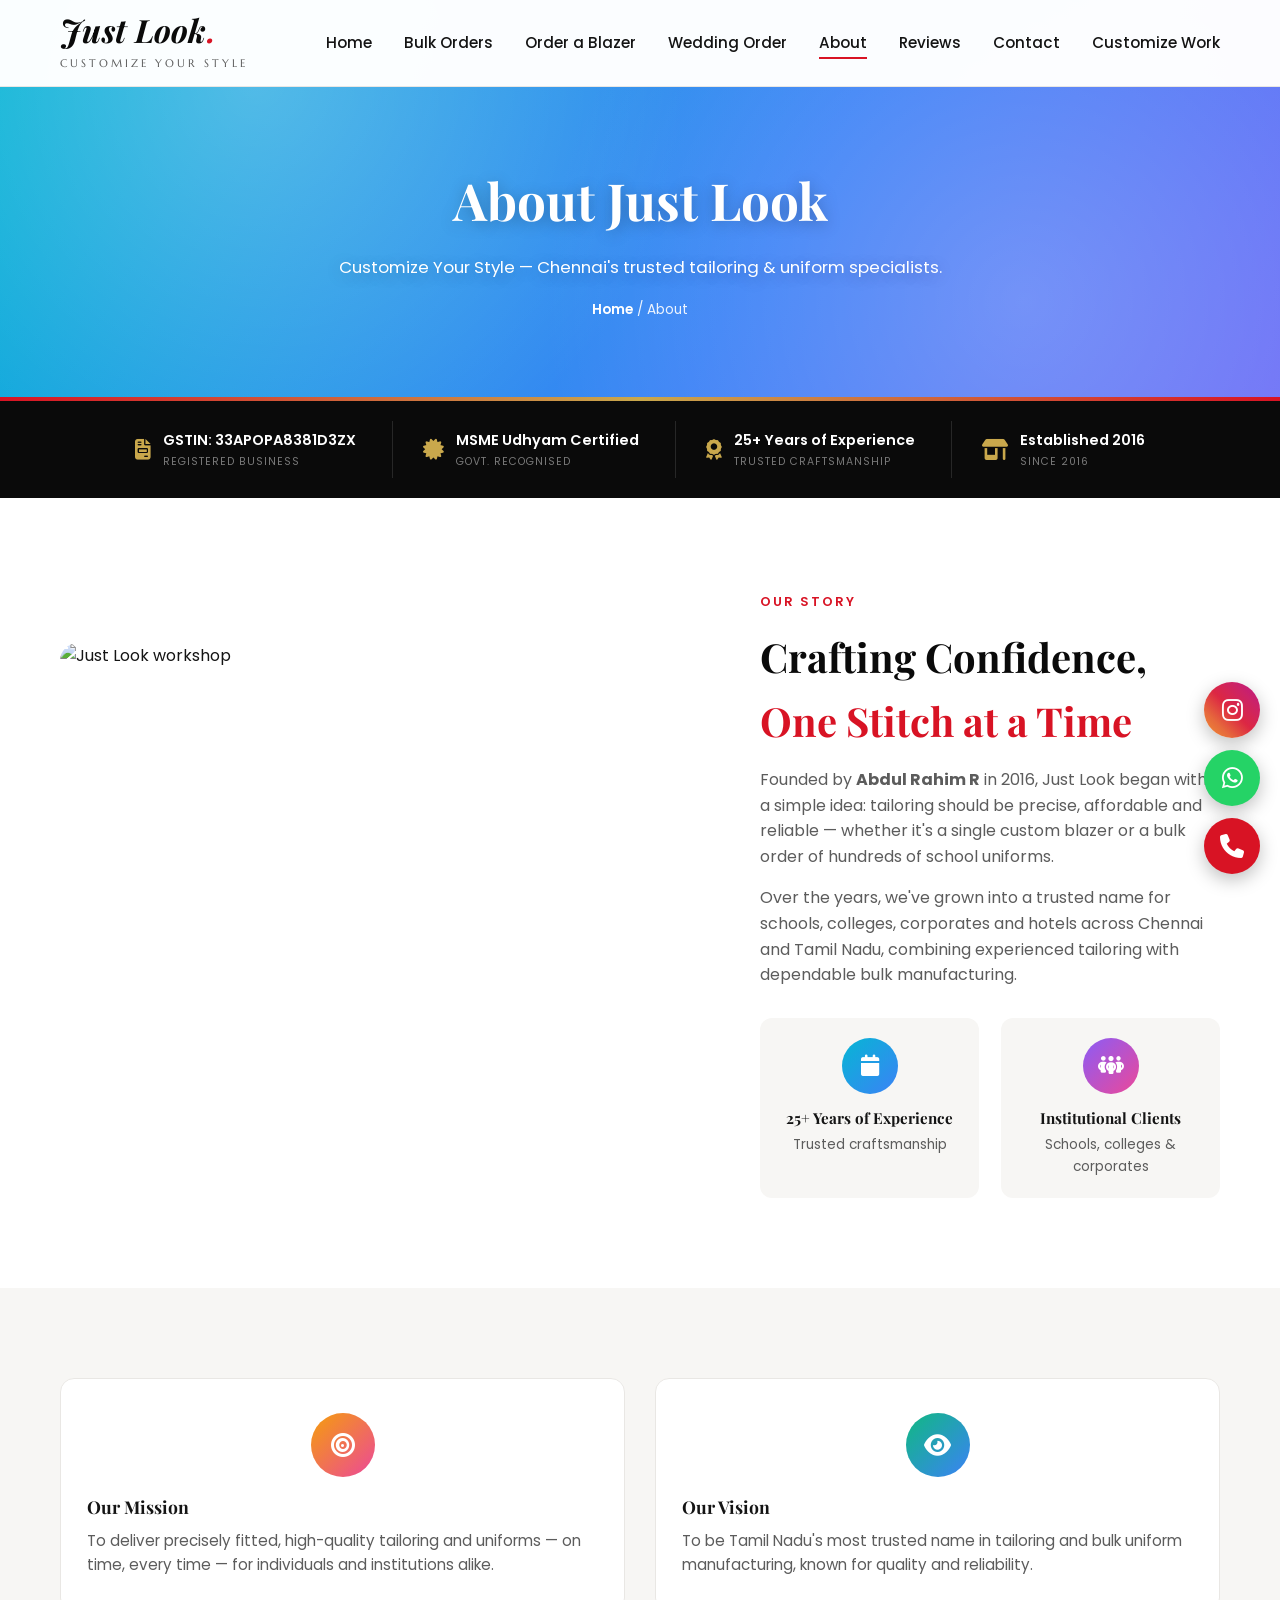
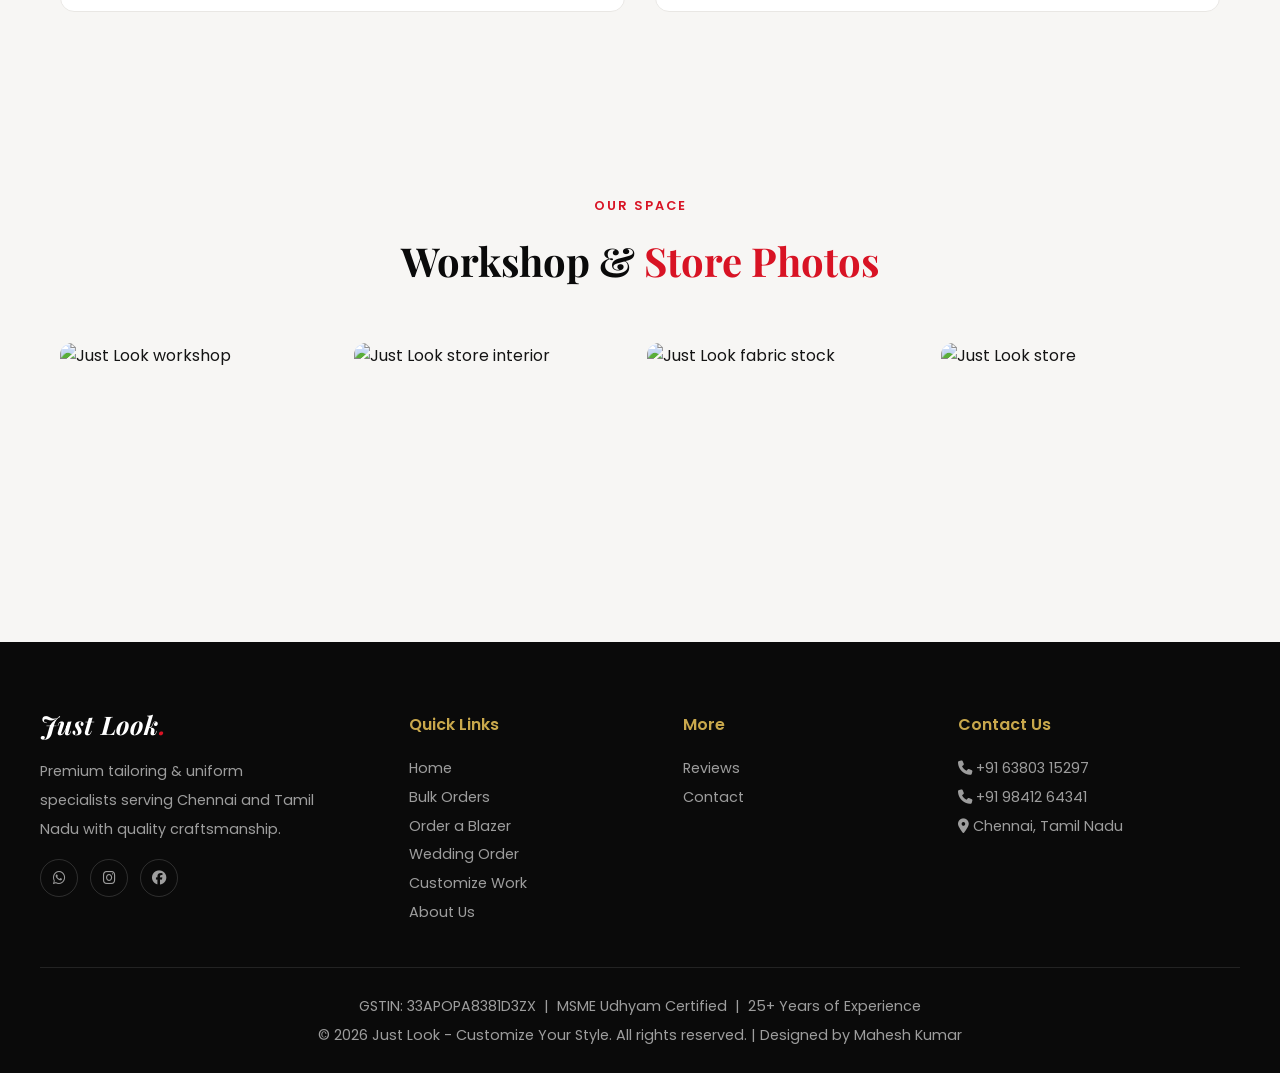
==== commit 3377c8da: "Add files via upload" ====
--- a/about.html
+++ b/about.html
@@ -4,6 +4,28 @@
 <meta charset="UTF-8">
 <meta name="viewport" content="width=device-width, initial-scale=1.0">
 <meta name="description" content="About Just Look - Customize Your Style. Our history, tailoring expertise and the team behind Chennai's trusted uniform & blazer specialists.">
+<link rel="icon" type="image/x-icon" href="/favicons/favicon.ico">
+<link rel="icon" type="image/png" sizes="16x16" href="/favicons/favicon-16x16.png">
+<link rel="icon" type="image/png" sizes="32x32" href="/favicons/favicon-32x32.png">
+<link rel="icon" type="image/png" sizes="48x48" href="/favicons/favicon-48x48.png">
+<link rel="apple-touch-icon" sizes="180x180" href="/favicons/apple-touch-icon.png">
+<link rel="manifest" href="/favicons/site.webmanifest">
+<meta name="theme-color" content="#141414">
+<link rel="canonical" href="https://justlook.in/about.html">
+
+<meta property="og:type" content="website">
+<meta property="og:site_name" content="Just Look - Customize Your Style">
+<meta property="og:title" content="About Us | Just Look">
+<meta property="og:description" content="About Just Look - Customize Your Style. Our history, tailoring expertise and the team behind Chennai's trusted uniform & blazer specialists.">
+<meta property="og:url" content="https://justlook.in/about.html">
+<meta property="og:image" content="https://res.cloudinary.com/dt97offnl/image/upload/v1784270749/Shop_Front_alffqb.webp">
+<meta property="og:locale" content="en_IN">
+
+<meta name="twitter:card" content="summary_large_image">
+<meta name="twitter:title" content="About Us | Just Look">
+<meta name="twitter:description" content="About Just Look - Customize Your Style. Our history, tailoring expertise and the team behind Chennai's trusted uniform & blazer specialists.">
+<meta name="twitter:image" content="https://res.cloudinary.com/dt97offnl/image/upload/v1784270749/Shop_Front_alffqb.webp">
+
 <title>About Us | Just Look</title>
 <link rel="preconnect" href="https://fonts.googleapis.com">
 <link rel="preconnect" href="https://fonts.gstatic.com" crossorigin>
@@ -12,7 +34,7 @@
 <link rel="preconnect" href="https://placehold.co" crossorigin>
 <link rel="preload" href="https://cdnjs.cloudflare.com/ajax/libs/font-awesome/6.5.0/css/all.min.css" as="style" onload="this.onload=null;this.rel='stylesheet'">
 <noscript><link rel="stylesheet" href="https://cdnjs.cloudflare.com/ajax/libs/font-awesome/6.5.0/css/all.min.css"></noscript>
-<link href="https://fonts.googleapis.com/css2?family=Poppins:wght@400;500;600;700&family=Playfair+Display:wght@600;700&display=swap" rel="stylesheet">
+<link href="https://fonts.googleapis.com/css2?family=Poppins:wght@400;500;600;700&family=Playfair+Display:wght@600;700&family=Marcellus&display=swap" rel="stylesheet">
 <link href="https://unpkg.com/aos@2.3.1/dist/aos.css" rel="stylesheet">
 <link rel="stylesheet" href="style.css">
 <style>
--- a/style.css
+++ b/style.css
@@ -79,8 +79,18 @@
   justify-content: space-between;
 }
 .logo { display: flex; align-items: center; gap: 10px; }
+/* NOTE: 'Directive Four' is a premium display font (not on Google Fonts).
+   Upload the font file (.woff2/.woff/.ttf) and we'll wire up @font-face here, e.g.:
+   @font-face {
+     font-family: 'Directive Four';
+     src: url('fonts/DirectiveFour-Italic.woff2') format('woff2');
+     font-style: italic;
+     font-weight: 400;
+   }
+   Until then this falls back to an italic serif so layout doesn't break. */
 .logo-text {
-  font-family: 'Playfair Display', serif;
+  font-family: 'Directive Four', 'Playfair Display', serif;
+  font-style: italic;
   font-size: 2rem;
   font-weight: 700;
   color: var(--dark);
@@ -88,7 +98,7 @@
   line-height: 1;
 }
 .logo-text span { color: var(--accent); }
-.logo-tag { font-size: 0.68rem; letter-spacing: 3px; text-transform: uppercase; color: var(--text-light); display: block; margin-top: 4px; }
+.logo-tag { font-family: 'Marcellus', serif; font-size: 0.68rem; letter-spacing: 3px; text-transform: uppercase; color: var(--text-light); display: block; margin-top: 4px; }
 
 .nav-links { display: flex; list-style: none; gap: 32px; align-items: center; }
 .nav-links a {
@@ -110,7 +120,17 @@
 }
 .nav-cta:hover { background: var(--accent) !important; }
 
-.hamburger { display: none; flex-direction: column; gap: 5px; cursor: pointer; z-index: 1001; }
+.hamburger {
+  display: none;
+  flex-direction: column;
+  justify-content: center;
+  gap: 5px;
+  cursor: pointer;
+  z-index: 1001;
+  padding: 14px;
+  margin: -14px;
+  touch-action: manipulation;
+}
 .hamburger span { width: 26px; height: 2px; background: var(--dark); transition: 0.3s; }
 .hamburger.active span:nth-child(1) { transform: translateY(7px) rotate(45deg); }
 .hamburger.active span:nth-child(2) { opacity: 0; }
